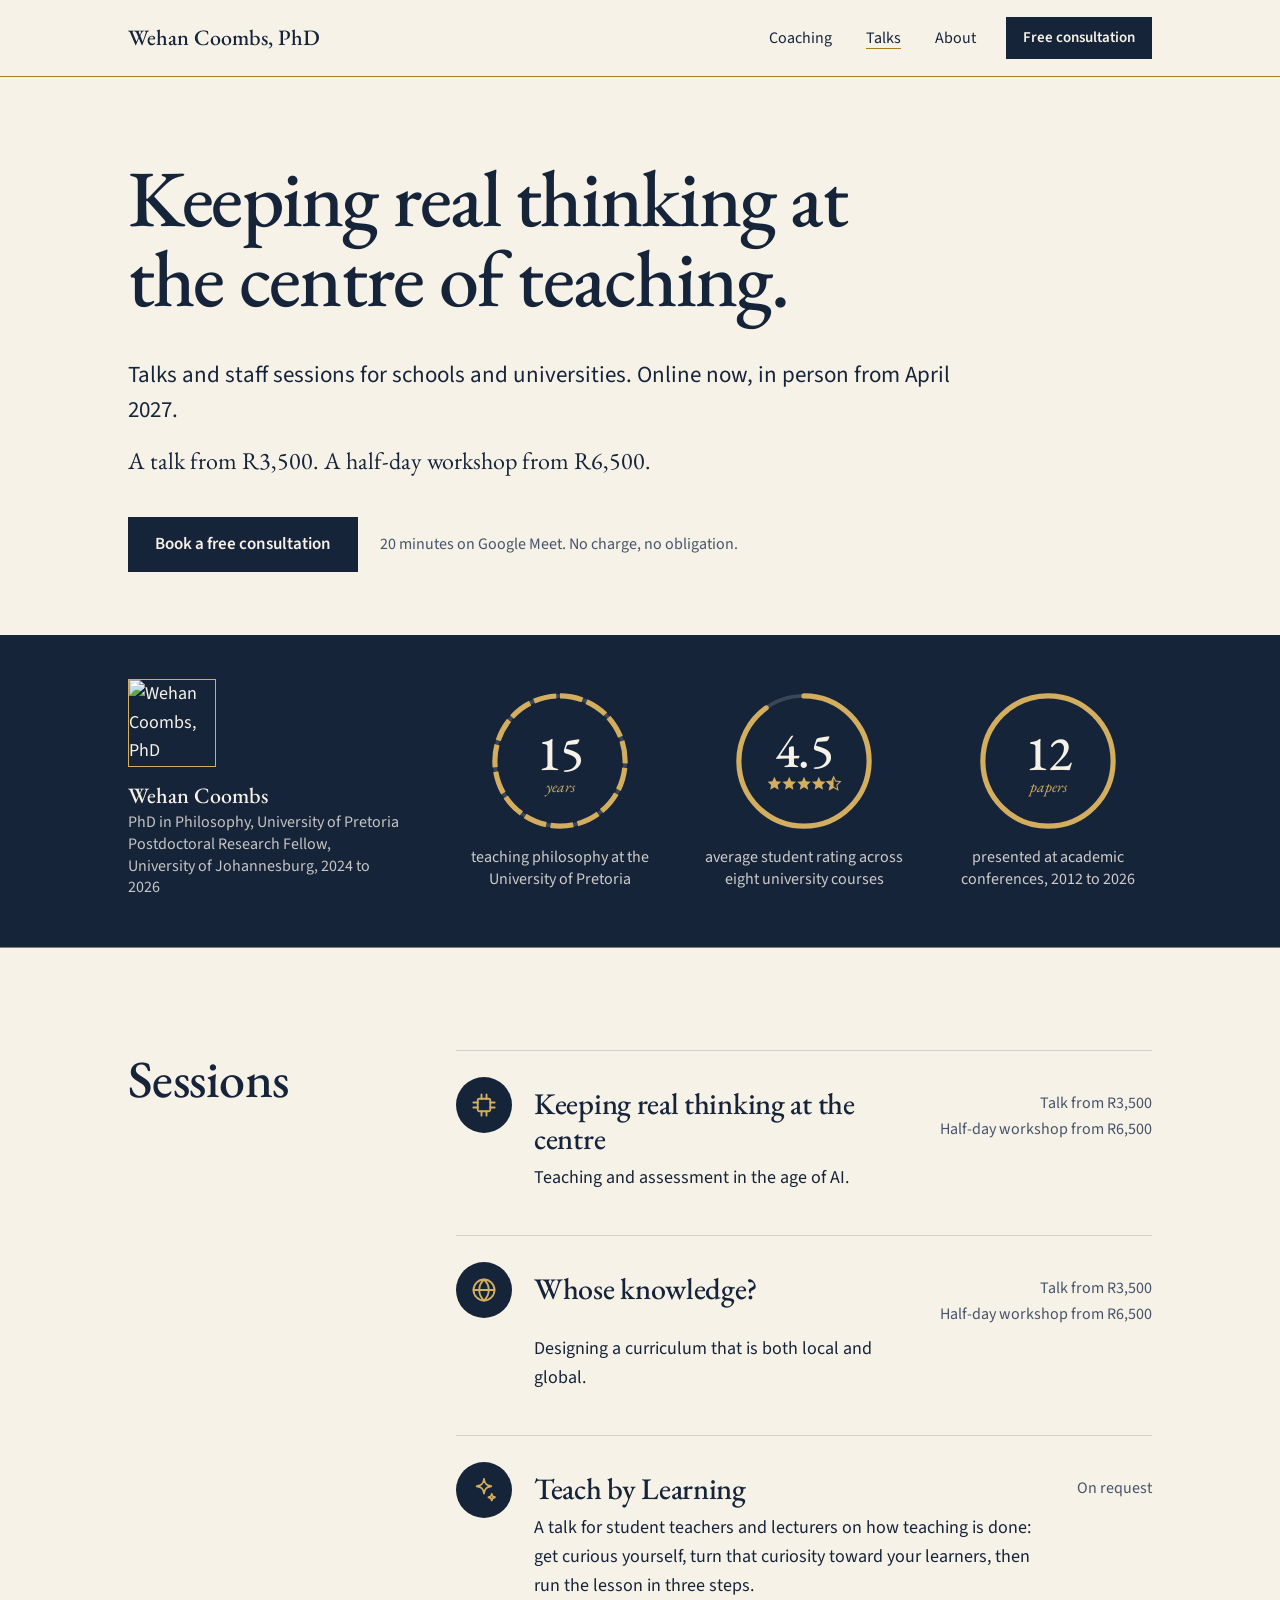
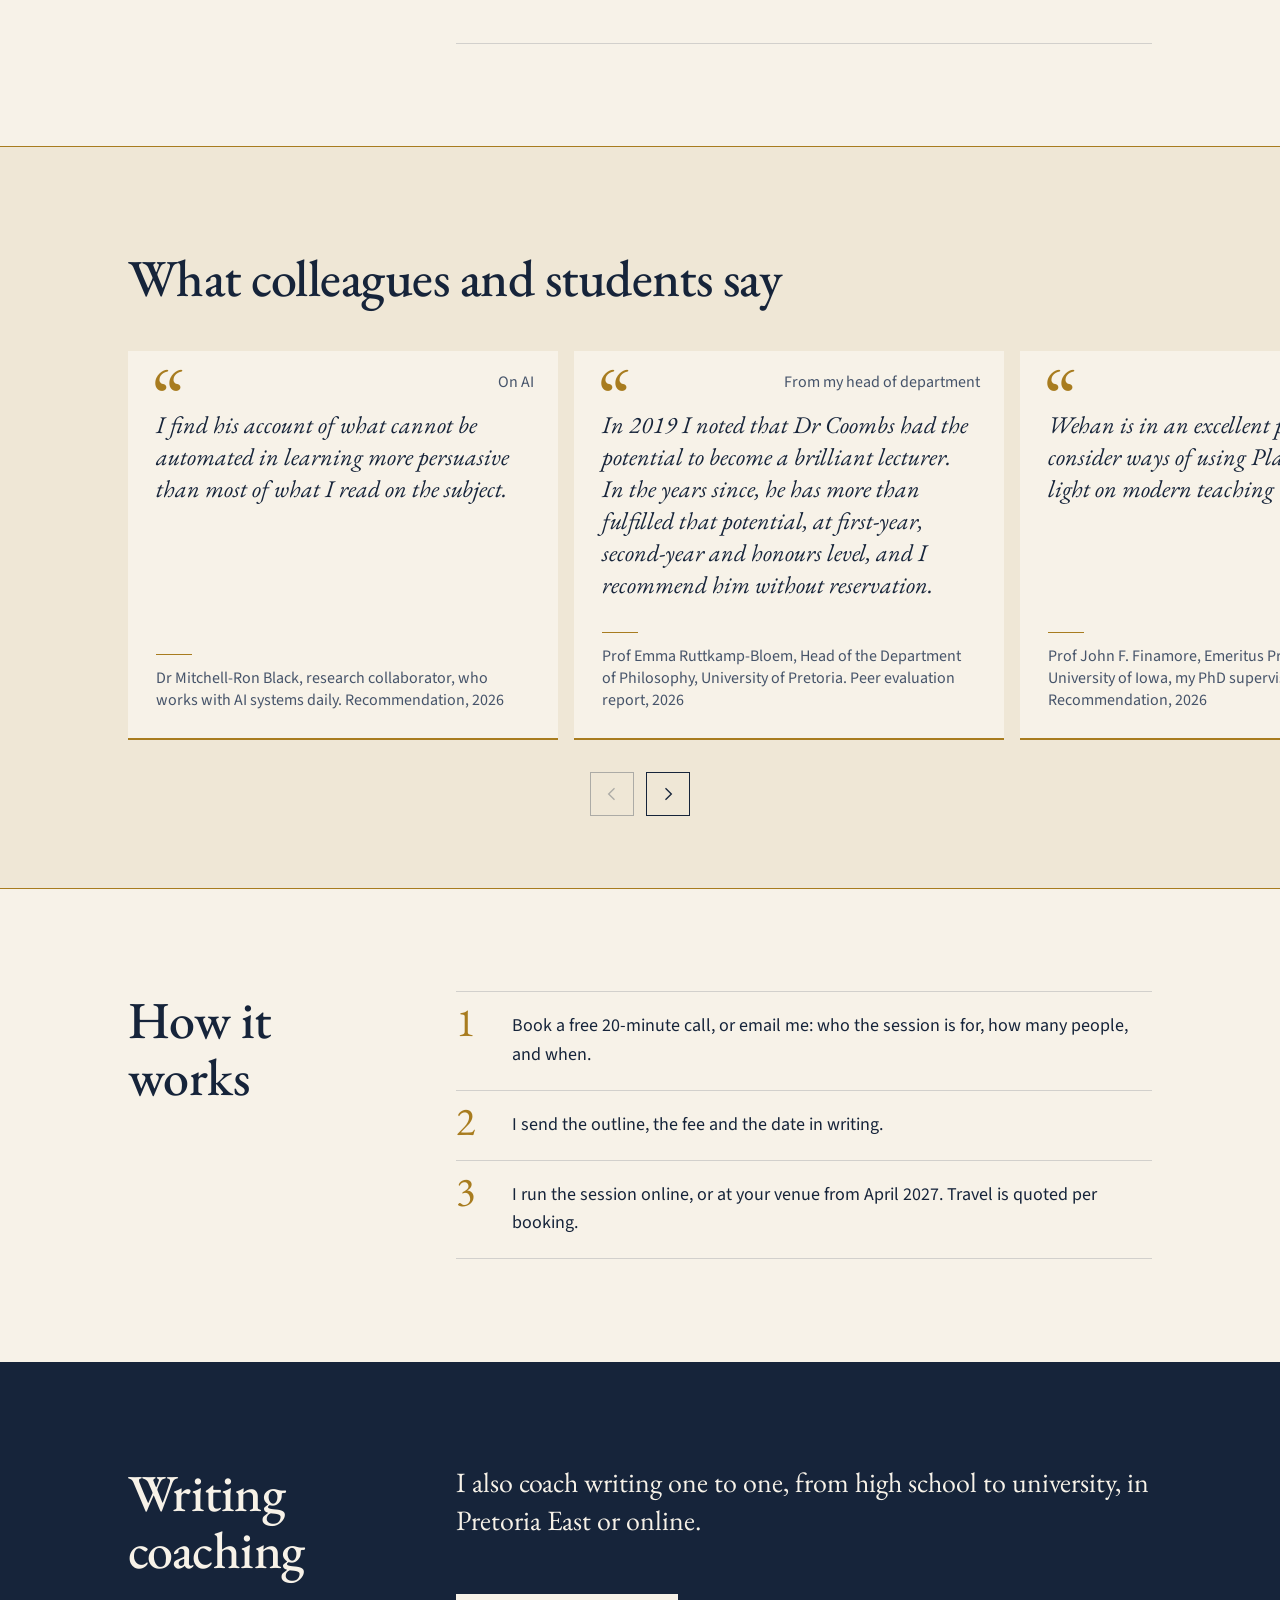
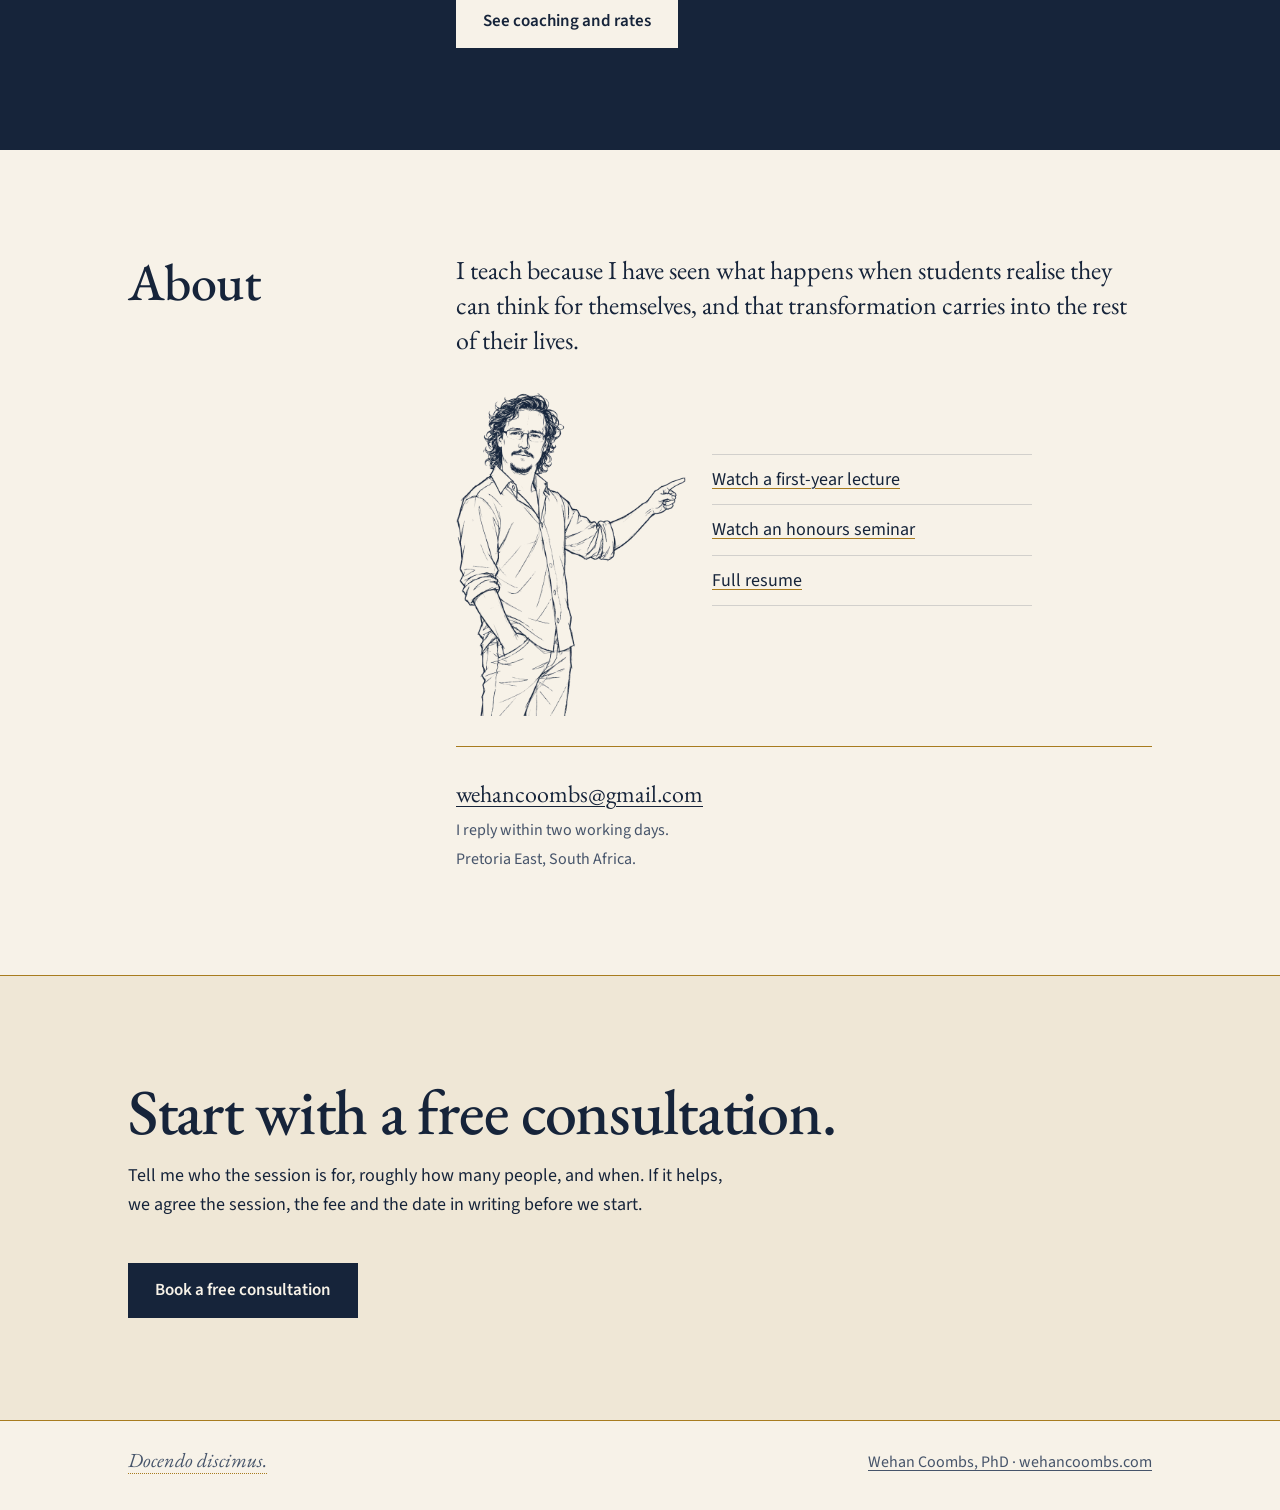
==== talks/index.html @ bf194f6e "Test copy only: feedback points 8, 10, 16 Co-Authored-By: Claude Fable 5.2 <noreply@anthropic.com> C" ====
<!doctype html>
<html lang="en">
<head>
<meta charset="utf-8">
<meta name="viewport" content="width=device-width, initial-scale=1">
<meta name="color-scheme" content="light">
<meta name="robots" content="noindex, nofollow">
<title>Test copy: Talks and staff sessions: Wehan Coombs, PhD</title>
<meta name="description" content="Talks and staff sessions for schools and universities with Wehan Coombs, PhD: teaching and assessment in the age of AI, curriculum design, and Teach by Learning. Online now, in person from April 2027.">
<meta property="og:title" content="Talks and staff sessions with Wehan Coombs, PhD">
<meta property="og:description" content="For schools and universities: teaching and assessment in the age of AI, curriculum design, and Teach by Learning. Online now, in person from April 2027.">
<meta property="og:image" content="https://wehancoombs.com/share-talks.jpg">
<meta property="og:image:width" content="1200">
<meta property="og:image:height" content="630">
<meta property="og:image:alt" content="Talks and staff sessions with Wehan Coombs, PhD">
<meta name="twitter:card" content="summary_large_image">
<meta property="og:url" content="https://wehancoombs.com/talks/">
<meta property="og:type" content="website">
<meta property="og:site_name" content="Wehan Coombs, PhD">
<link rel="canonical" href="https://wehancoombs.com/talks/">
<meta name="theme-color" content="#F7F2E8">
<script>
  // Samsung Internet's dark mode darkens every light page and keeps its tint, so cream turns brown.
  // In that browser only, the page uses neutral off-whites instead (see html.samsung in the styles).
  try { if (/SamsungBrowser/i.test(navigator.userAgent)) document.documentElement.classList.add('samsung'); } catch (e) {}
</script>
<link rel="icon" href="../favicon.ico" sizes="32x32">
<link rel="icon" href="../favicon.svg" type="image/svg+xml">
<link rel="apple-touch-icon" href="../apple-touch-icon.png">
<link rel="manifest" href="../site.webmanifest">
<link rel="preconnect" href="https://fonts.googleapis.com">
<link rel="preconnect" href="https://fonts.gstatic.com" crossorigin>
<link href="https://fonts.googleapis.com/css2?family=EB+Garamond:ital,wght@0,400;0,500;1,400&family=Source+Sans+3:wght@400;600&display=swap" rel="stylesheet">
<link rel="stylesheet" href="../site.css?v=20">
</head>
<body>
<a class="skip" href="#sessions">Skip to the sessions</a>

<header class="top">
  <div class="wrap">
    <a class="name" href="#top">Wehan Coombs, PhD</a>
    <div class="top-right">
      <nav aria-label="Sections">
        <a href="../">Coaching</a>
        <a href="#sessions" aria-current="page">Talks</a>
        <a href="#about">About</a>
      </nav>
      <a class="btn small" href="https://calendar.app.google/LnQHr42n4ykTqa4ZA" target="_blank" rel="noopener" data-track="book-bar">Free consultation</a>
    </div>
  </div>
</header>

<main id="top">

  <section class="hero">
    <div class="wrap">
      <h1>Keeping real thinking at the centre of teaching.</h1>
      <p class="lede">Talks and staff sessions for schools and universities. Online now, in person from April 2027.</p>
      <p class="rates">A talk from R3,500. A half-day workshop from R6,500.</p>
      <div class="act">
        <a class="btn" href="https://calendar.app.google/LnQHr42n4ykTqa4ZA" target="_blank" rel="noopener" data-track="book-hero">Book a free consultation</a>
        <p class="note">20 minutes on Google Meet. No charge, no obligation.</p>
      </div>
    </div>
  </section>

  <section class="who" aria-label="About the speaker, in short">
    <div class="wrap">
      <div class="who-me">
        <img src="../headshot.jpg" width="72" height="72" alt="Wehan Coombs, PhD">
        <p><b>Wehan Coombs</b><span>PhD in Philosophy, University of Pretoria</span><span>Postdoctoral Research Fellow, University of Johannesburg, 2024 to 2026</span></p>
      </div>
      <ul class="medals">
        <li>
          <svg class="ring" viewBox="0 0 100 100" aria-hidden="true">
            <circle class="track" cx="50" cy="50" r="44"/>
            <circle class="arc segs" cx="50" cy="50" r="44" stroke-dasharray="15.4 3.031"/>
            <text class="num" x="50" y="56">15</text>
            <text class="sub" x="50" y="71">years</text>
          </svg>
          <p><span class="sr">15 years</span> teaching philosophy at the University of Pretoria</p>
        </li>
        <li>
          <svg class="ring" viewBox="0 0 100 100" aria-hidden="true">
            <defs><clipPath id="half"><rect x="0" y="0" width="5" height="10"/></clipPath></defs>
            <circle class="track" cx="50" cy="50" r="44"/>
            <circle class="arc draw" cx="50" cy="50" r="44" stroke-dasharray="248.8 276.5" style="--len:248.8"/>
            <text class="num" x="50" y="54">4.5</text>
            <g><path class="star" transform="translate(25 60)" d="M5 .6 6.35 3.6 9.6 3.95 7.2 6.15 7.85 9.4 5 7.75 2.15 9.4 2.8 6.15 .4 3.95 3.65 3.6Z"/><path class="star" transform="translate(35 60)" d="M5 .6 6.35 3.6 9.6 3.95 7.2 6.15 7.85 9.4 5 7.75 2.15 9.4 2.8 6.15 .4 3.95 3.65 3.6Z"/><path class="star" transform="translate(45 60)" d="M5 .6 6.35 3.6 9.6 3.95 7.2 6.15 7.85 9.4 5 7.75 2.15 9.4 2.8 6.15 .4 3.95 3.65 3.6Z"/><path class="star" transform="translate(55 60)" d="M5 .6 6.35 3.6 9.6 3.95 7.2 6.15 7.85 9.4 5 7.75 2.15 9.4 2.8 6.15 .4 3.95 3.65 3.6Z"/><path class="star half" transform="translate(65 60)" d="M5 .6 6.35 3.6 9.6 3.95 7.2 6.15 7.85 9.4 5 7.75 2.15 9.4 2.8 6.15 .4 3.95 3.65 3.6Z"/><path class="star" clip-path="url(#half)" transform="translate(65 60)" d="M5 .6 6.35 3.6 9.6 3.95 7.2 6.15 7.85 9.4 5 7.75 2.15 9.4 2.8 6.15 .4 3.95 3.65 3.6Z"/></g>
          </svg>
          <p><span class="sr">4.5 out of 5:</span> average student rating across eight university courses</p>
        </li>
        <li>
          <svg class="ring" viewBox="0 0 100 100" aria-hidden="true">
            <circle class="track" cx="50" cy="50" r="44"/>
            <circle class="arc draw" cx="50" cy="50" r="44" stroke-dasharray="276.5 276.5" style="--len:276.5"/>
            <text class="num" x="50" y="56">12</text>
            <text class="sub" x="50" y="71">papers</text>
          </svg>
          <p><span class="sr">12 papers</span> presented at academic conferences, 2012 to 2026</p>
        </li>
      </ul>
    </div>
  </section>

  <section class="sec" id="sessions">
    <div class="wrap split">
      <h2>Sessions</h2>
      <div>
        <ul class="rows">
          <li>
            <span class="ico" aria-hidden="true"><svg viewBox="0 0 24 24"><rect x="7" y="7" width="10" height="10" rx="1.2"/><path d="M10 3.5V7M14 3.5V7M10 17v3.5M14 17v3.5M3.5 10H7M3.5 14H7M17 10h3.5M17 14h3.5"/></svg></span>
            <h3>Keeping real thinking at the centre</h3>
            <p>Teaching and assessment in the age of AI.</p>
            <span class="fee">Talk from R3,500<br>Half-day workshop from R6,500</span>
          </li>
          <li>
            <span class="ico" aria-hidden="true"><svg viewBox="0 0 24 24"><circle cx="12" cy="12" r="8.4"/><path d="M3.6 12h16.8M12 3.6c2.6 2.4 3.8 5.2 3.8 8.4s-1.2 6-3.8 8.4c-2.6-2.4-3.8-5.2-3.8-8.4S9.4 6 12 3.6z"/></svg></span>
            <h3>Whose knowledge?</h3>
            <p>Designing a curriculum that is both local and global.</p>
            <span class="fee">Talk from R3,500<br>Half-day workshop from R6,500</span>
          </li>
          <li>
            <span class="ico" aria-hidden="true"><svg viewBox="0 0 24 24"><path d="M12 3.2c.5 3.9 1.9 5.3 5.8 5.8-3.9.5-5.3 1.9-5.8 5.8-.5-3.9-1.9-5.3-5.8-5.8 3.9-.5 5.3-1.9 5.8-5.8z"/><path d="M18.2 15.2c.2 1.7.9 2.4 2.6 2.6-1.7.2-2.4.9-2.6 2.6-.2-1.7-.9-2.4-2.6-2.6 1.7-.2 2.4-.9 2.6-2.6z"/></svg></span>
            <h3>Teach by Learning</h3>
            <p>A talk for student teachers and lecturers on how teaching is done: get curious yourself, turn that curiosity toward your learners, then run the lesson in three steps.</p>
            <span class="fee">On request</span>
          </li>
        </ul>
      </div>
    </div>
  </section>

  <section class="sec band said" id="said">
    <div class="wrap">
      <h2>What colleagues and students say</h2>
    </div>
    <div class="rail" id="rail" tabindex="0" role="group" aria-label="Comments. Swipe sideways or use the arrow buttons.">
      <blockquote class="card"><p class="tag">On AI</p><p>I find his account of what cannot be automated in learning more persuasive than most of what I read on the subject.</p><footer>Dr Mitchell-Ron Black, research collaborator, who works with AI systems daily. Recommendation, 2026</footer></blockquote>
      <blockquote class="card"><p class="tag">From my head of department</p><p>In 2019 I noted that Dr Coombs had the potential to become a brilliant lecturer. In the years since, he has more than fulfilled that potential, at first-year, second-year and honours level, and I recommend him without reservation.</p><footer>Prof Emma Ruttkamp-Bloem, Head of the Department of Philosophy, University of Pretoria. Peer evaluation report, 2026</footer></blockquote>
      <blockquote class="card"><p class="tag">On Plato and AI</p><p>Wehan is in an excellent position to consider ways of using Platonism to shed light on modern teaching with AI.</p><footer>Prof John F. Finamore, Emeritus Professor of Classics, University of Iowa, my PhD supervisor. Recommendation, 2026</footer></blockquote>
      <blockquote class="card"><p class="tag">Presenting online</p><p>In a class of 300 Mr Coombs effortlessly attends to questions in the chat while still clearly and concisely going through the course content.</p><footer>A first-year student, on my live online lectures, 2021</footer></blockquote>
    </div>
    <div class="wrap rail-nav">
      <button type="button" data-rail="-1" aria-label="Earlier comment"><svg viewBox="0 0 24 24" aria-hidden="true"><path d="M15 5l-7 7 7 7"/></svg></button>
      <button type="button" data-rail="1" aria-label="Next comment"><svg viewBox="0 0 24 24" aria-hidden="true"><path d="M9 5l7 7-7 7"/></svg></button>
    </div>
  </section>

  <section class="sec" id="how">
    <div class="wrap split">
      <h2>How it works</h2>
      <div>
        <ol class="steps">
          <li>Book a free 20-minute call, or email me: who the session is for, how many people, and when.</li>
          <li>I send the outline, the fee and the date in writing.</li>
          <li>I run the session online, or at your venue from April 2027. Travel is quoted per booking.</li>
        </ol>
      </div>
    </div>
  </section>

  <section class="sec on-navy also" id="coaching">
    <div class="wrap split">
      <h2>Writing coaching</h2>
      <div>
        <p>I also coach writing one to one, from high school to university, in Pretoria East or online.</p>
        <a class="btn" href="../" data-track="see-coaching">See coaching and rates</a>
      </div>
    </div>
  </section>

  <section class="sec" id="about">
    <div class="wrap split">
      <h2>About</h2>
      <div>
        <div class="about">
          <div class="about-text">
            <p>I teach because I have seen what happens when students realise they can think for themselves, and that transformation carries into the rest of their lives.</p>
          </div>
          <div class="stage">
            <img class="me" src="../assets/wehan-drawing.webp" width="320" height="451" loading="lazy" decoding="async" alt="A line drawing of Wehan Coombs, pointing at the links beside him">
            <ul class="links">
              <li><a href="https://youtu.be/3yu_p7YIFhc" target="_blank" rel="noopener" data-track="watch-fil110">Watch a first-year lecture</a></li>
              <li><a href="https://youtu.be/A2ta75nJWTI" target="_blank" rel="noopener" data-track="watch-fil710">Watch an honours seminar</a></li>
              <li><a href="https://docs.google.com/document/d/1uBnQTpyejNyltP889HYTxGxJh2-pD4FMiTWkkgGSCeg/view" target="_blank" rel="noopener" data-track="full-resume">Full resume</a></li>
            </ul>
          </div>
          <p class="contact" id="contact">
          <a class="mail" href="mailto:wehancoombs@gmail.com" data-track="mail-talks">wehancoombs@gmail.com</a>
          <span>I reply within two working days.</span>
          <span>Pretoria East, South Africa.</span>
        </p>
        </div>
      </div>
    </div>
  </section>

  <section class="sec band last">
    <div class="wrap">
      <h2>Start with a free consultation.</h2>
      <div>
        <p>Tell me who the session is for, roughly how many people, and when. If it helps, we agree the session, the fee and the date in writing before we start.</p>
        <a class="btn" href="https://calendar.app.google/LnQHr42n4ykTqa4ZA" target="_blank" rel="noopener" data-track="book-last">Book a free consultation</a>
      </div>
    </div>
  </section>

</main>

<footer class="end">
  <div class="wrap"><span class="motto-wrap"><button class="motto" type="button" aria-describedby="motto-tip" data-track="motto"><em>Docendo discimus.</em></button><span id="motto-tip" role="tooltip"><em>Docendo discimus</em>: by teaching, we learn. After Seneca, <em>Letters to Lucilius</em>, 7.8.</span></span> <a href="../">Wehan Coombs, PhD · wehancoombs.com</a></div>
</footer>

<script>
  // The arrows move the row of comments one card at a time.
  (function () {
    var rail = document.getElementById('rail'); if (!rail) return;
    document.addEventListener('click', function (e) {
      var b = e.target.closest && e.target.closest('[data-rail]'); if (!b) return;
      var card = rail.querySelector('.card'), step = card ? card.getBoundingClientRect().width + 16 : 300;
      rail.scrollBy({ left: step * Number(b.getAttribute('data-rail')), behavior: 'smooth' });
    });
    // The arrows grey out at either end of the row.
    var prev = document.querySelector('[data-rail="-1"]'), next = document.querySelector('[data-rail="1"]'), tick = null;
    function ends() {
      tick = null;
      if (prev) prev.disabled = rail.scrollLeft <= 4;
      if (next) next.disabled = rail.scrollLeft + rail.clientWidth >= rail.scrollWidth - 4;
    }
    rail.addEventListener('scroll', function () { if (!tick) tick = setTimeout(ends, 80); }, { passive: true });
    ends();
  })();
  // The gold rings draw themselves once, when they first come into view. Without this script they are simply drawn.
  (function () {
    var who = document.querySelector('.who');
    if (!who || !('IntersectionObserver' in window) || matchMedia('(prefers-reduced-motion: reduce)').matches) return;
    who.classList.add('pre');
    new IntersectionObserver(function (en, ob) {
      if (en[0].isIntersecting) { who.classList.remove('pre'); ob.disconnect(); }
    }, { threshold: 0.25 }).observe(who);
  })();
</script>
<script>
  // The motto in the foot: a tap shows or hides its note (hovering and keyboard focus are handled in the styles).
  document.addEventListener('click', function (e) {
    var w = document.querySelector('.motto-wrap'); if (!w) return;
    var on = e.target.closest && e.target.closest('.motto');
    w.classList.toggle('open', on ? !w.classList.contains('open') : false);
  });
  document.addEventListener('keydown', function (e) {
    var w = document.querySelector('.motto-wrap'); if (w && e.key === 'Escape') { w.classList.remove('open'); if (document.activeElement && document.activeElement.blur) document.activeElement.blur(); }
  });
</script>
<script>
  // Named clicks, reported to the visit counter (GoatCounter) when its script is on the page.
  document.addEventListener('click', function (e) {
    var t = e.target.closest && e.target.closest('[data-track]');
    if (!t) return;
    try { if (window.goatcounter && goatcounter.count) goatcounter.count({ path: t.getAttribute('data-track'), title: t.getAttribute('data-track'), event: true }); } catch (x) {}
  });
</script>
</body>
</html>
---- site.css ----
/* wehancoombs.com: one stylesheet for the home page and the talks page. */
/* ---------- Colours and type ---------- */
:root {
  --cream: #F7F2E8;      /* page */
  --cream-2: #EFE7D6;    /* the one tinted band */
  --navy: #16243A;       /* text, buttons, the Talks band */
  --navy-2: #46546A;     /* quieter text */
  --gold: #A87C1F;       /* thin lines only */
  --gold-light: #D2AE5E; /* lines and small text on navy */
  --rule: rgba(22, 36, 58, .16);
  --serif: "EB Garamond", Garamond, "Times New Roman", serif;
  --sans: "Source Sans 3", "Segoe UI", system-ui, sans-serif;
  --page: 1120px;
  --gutter: clamp(20px, 5vw, 48px);
}
html.samsung { --cream: #F4F4F3; --cream-2: #EAEAE8; }
/* Tells Samsung Internet the page looks after dark mode itself. Sets a value nothing uses. */
@media (prefers-color-scheme: dark) { :root { --own-dark: 1; } }

*, *::before, *::after { box-sizing: border-box; }
html { -webkit-text-size-adjust: 100%; scroll-padding-top: 84px; }
body {
  margin: 0; background: var(--cream); color: var(--navy);
  font-family: var(--sans); font-size: 1.125rem; line-height: 1.6;
  -webkit-font-smoothing: antialiased; text-rendering: optimizeLegibility;
}
img { max-width: 100%; display: block; }
p { margin: 0 0 1em; }
p:last-child { margin-bottom: 0; }
h1, h2, h3 { font-family: var(--serif); font-weight: 500; line-height: 1.1; margin: 0; letter-spacing: -.01em; }
a { color: inherit; text-decoration-thickness: 1px; text-underline-offset: .18em; }
a:hover { text-decoration-color: var(--gold); }
:focus-visible { outline: 2px solid var(--gold); outline-offset: 3px; }
.wrap { max-width: var(--page); margin: 0 auto; padding-left: var(--gutter); padding-right: var(--gutter); }
.skip { position: absolute; left: -9999px; }
.skip:focus { left: 12px; top: 12px; z-index: 20; background: var(--navy); color: var(--cream); padding: 10px 14px; }

/* ---------- Buttons ---------- */
.btn {
  display: inline-block; font-family: var(--sans); font-weight: 600; font-size: 1.0625rem; line-height: 1.2;
  padding: 16px 26px; border: 1px solid var(--navy); background: var(--navy); color: var(--cream);
  text-decoration: none; border-radius: 0; text-align: center;
}
.btn:hover { background: #0E1828; border-color: #0E1828; }
.btn.small { font-size: .9375rem; padding: 11px 16px; white-space: nowrap; }
.on-navy .btn { background: var(--cream); color: var(--navy); border-color: var(--cream); }
.on-navy .btn:hover { background: #fff; border-color: #fff; }

/* ---------- Header ---------- */
.top { position: sticky; top: 0; z-index: 10; background: var(--cream); border-bottom: 1px solid var(--gold); }
.top .wrap { display: flex; align-items: center; justify-content: space-between; gap: 16px; min-height: 68px; }
.name { font-family: var(--serif); font-size: 1.375rem; font-weight: 500; text-decoration: none; white-space: nowrap; letter-spacing: 0; }
.top nav { display: none; }
.top nav a { text-decoration: none; font-size: 1rem; margin-right: 30px; }
.top nav a:hover, .top nav a[aria-current="page"] { text-decoration: underline; text-decoration-color: var(--gold); text-underline-offset: .3em; }
.top-right { display: flex; align-items: center; }

/* ---------- Hero ---------- */
.hero { padding: clamp(40px, min(9vw, 9vh), 104px) 0 clamp(36px, min(6vw, 7vh), 72px); }
.hero h1 { font-size: clamp(2.75rem, min(8.4vw, 10.5vh), 5rem); line-height: 1; letter-spacing: -.022em; max-width: 14em; text-wrap: balance; }
.hero .lede { font-size: clamp(1.1875rem, 2.2vw, 1.4375rem); line-height: 1.5; max-width: 36em; margin: clamp(24px, 3.4vw, 40px) 0 0; }
.hero .rates { font-family: var(--serif); font-size: clamp(1.25rem, 2.4vw, 1.5rem); line-height: 1.35; margin: 18px 0 0; }
.hero .act { margin-top: clamp(28px, 3.6vw, 40px); display: flex; flex-wrap: wrap; align-items: center; gap: 14px 22px; }
.hero .note { font-size: 1rem; color: var(--navy-2); margin: 0; }

/* Who is behind it: a navy band with a small portrait, the degrees and three gold rings */
.who { background: var(--navy); color: var(--cream); }
.who .wrap { display: grid; gap: 26px; padding-top: 30px; padding-bottom: 36px; }
.who-me { display: flex; align-items: center; gap: 18px; }
.who-me img { width: 72px; height: 72px; object-fit: cover; flex: none; border: 1px solid var(--gold-light); }
.who-me p { margin: 0; line-height: 1.35; }
.who-me b { font-family: var(--serif); font-weight: 500; font-size: 1.375rem; display: block; margin-bottom: 2px; }
.who-me span { font-size: 1rem; color: rgba(247, 242, 232, .78); display: block; }
.medals { list-style: none; margin: 0; padding: 0; display: grid; grid-template-columns: repeat(3, 1fr); column-gap: 14px; }
.medals li { text-align: center; }
.medals p { margin: 12px 0 0; font-size: .875rem; line-height: 1.35; color: rgba(247, 242, 232, .82); }
.ring { display: block; width: 100%; max-width: 148px; margin: 0 auto; }
.ring circle { fill: none; transform: rotate(-90deg); transform-origin: 50px 50px; }
.ring .track { stroke: rgba(247, 242, 232, .16); stroke-width: 2.5; }
.ring .arc { stroke: var(--gold-light); stroke-width: 3.5; }
.ring .arc.draw { stroke-linecap: round; transition: stroke-dashoffset 1.2s cubic-bezier(.2, .7, .2, 1); }
.ring .arc.segs { transition: opacity .9s ease-out; }
.who.pre .arc.draw { stroke-dashoffset: var(--len); }
.who.pre .arc.segs { opacity: 0; }
.ring text { font-family: var(--serif); text-anchor: middle; }
.ring .num { font-size: 33px; font-weight: 500; fill: var(--cream); letter-spacing: -.5px; }
.ring .sub { font-size: 10.5px; font-style: italic; fill: var(--gold-light); }
.ring .star { fill: var(--gold-light); }
.ring .star.half { fill: none; stroke: var(--gold-light); stroke-width: .7; }
.sr { position: absolute; width: 1px; height: 1px; overflow: hidden; clip-path: inset(50%); white-space: nowrap; }

/* ---------- Sections: the heading sits in the margin on wide screens ---------- */
.sec { padding: clamp(56px, 8vw, 104px) 0; border-top: 1px solid var(--gold); }
.sec h2 { font-size: clamp(2.125rem, 5vw, 3.25rem); margin-bottom: clamp(24px, 3vw, 36px); }
.sec h3 { font-size: clamp(1.5rem, 3vw, 1.875rem); line-height: 1.15; }
.band { background: var(--cream-2); }
.on-navy { background: var(--navy); color: var(--cream); border-top: 0; }
.on-navy + .sec { border-top: 0; }
.on-navy :focus-visible { outline-color: var(--gold-light); }

/* Rows: name, what it is, price */
/* One line above the coaching rows: why this suits English */
.why { font-family: var(--serif); font-size: clamp(1.25rem, 2.2vw, 1.4375rem); line-height: 1.4; max-width: 30em; margin: 0 0 clamp(20px, 3vw, 28px); }
.rows { list-style: none; margin: 0; padding: 0; border-bottom: 1px solid var(--rule); }
.rows li { border-top: 1px solid var(--rule); padding: 22px 0; display: grid; grid-template-columns: 48px 1fr; column-gap: 16px; row-gap: 6px; align-items: start; }
.rows li > * { grid-column: 2; }
.rows li > .ico { grid-column: 1; grid-row: 1 / span 4; }
.ico { width: 48px; height: 48px; border-radius: 50%; background: var(--navy); display: grid; place-items: center; }
.ico svg { width: 26px; height: 26px; fill: none; stroke: var(--gold-light); stroke-width: 1.5; stroke-linecap: round; stroke-linejoin: round; }
.rows h3 { padding-top: 8px; }
.rows p { margin: 0; max-width: 34em; }
.rows .aside { font-size: 1rem; color: var(--navy-2); margin-top: 6px; }
.rows .price { font-family: var(--serif); font-size: 1.375rem; white-space: nowrap; }
.on-navy .rows { border-color: rgba(247, 242, 232, .22); }
.on-navy .rows li { border-color: rgba(247, 242, 232, .22); }

/* A quotation */

/* What students and mentors say: one large comment, then a row to swipe through */
.said { padding-bottom: clamp(40px, 6vw, 72px); }
.said h2 { margin-bottom: clamp(24px, 3.4vw, 40px); }
.said blockquote { margin: 0; }
.said footer { font-size: 1rem; line-height: 1.4; color: var(--navy-2); }
.rail {
  display: flex; gap: 16px; overflow-x: auto; scroll-snap-type: x mandatory; -webkit-overflow-scrolling: touch;
  padding: 4px var(--gutter) 22px;
  padding-left: max(var(--gutter), calc((100vw - var(--page)) / 2 + var(--gutter)));
  scroll-padding-left: max(var(--gutter), calc((100vw - var(--page)) / 2 + var(--gutter)));
  scrollbar-width: none;
}
.rail::-webkit-scrollbar { display: none; }
.card {
  flex: 0 0 min(84vw, 430px); scroll-snap-align: start; position: relative; display: flex; flex-direction: column;
  background: var(--cream); padding: 58px 28px 26px; border-bottom: 2px solid var(--gold);
}
.card::before { content: "\201C"; position: absolute; left: 24px; top: 6px; font-family: var(--serif); font-size: 5rem; line-height: 1; color: var(--gold); }
.card p { font-family: var(--serif); font-style: italic; font-size: clamp(1.3125rem, 2.3vw, 1.5rem); line-height: 1.34; margin: 0 0 12px; }
.card .tag { position: absolute; right: 24px; top: 22px; margin: 0; font-family: var(--sans); font-style: normal; font-size: 1rem; line-height: 1.2; color: var(--navy-2); }
.card footer { margin-top: auto; padding-top: 18px; }
.card footer::before { content: ""; display: block; width: 36px; height: 1px; background: var(--gold); margin-bottom: 12px; }
.rail-nav { display: flex; align-items: center; justify-content: center; gap: 12px; margin-top: 10px; }
.rail-nav button { width: 44px; height: 44px; border: 1px solid var(--navy); background: transparent; color: var(--navy); padding: 0; cursor: pointer; border-radius: 0; }
.rail-nav button:hover:not(:disabled) { background: var(--navy); color: var(--cream); }
.rail-nav button:disabled { opacity: .3; cursor: default; }
.rail-nav svg { width: 20px; height: 20px; fill: none; stroke: currentColor; stroke-width: 1.6; display: block; margin: 0 auto; }
@media (prefers-reduced-motion: reduce) { .ring .arc { transition: none !important; } }

/* How it works: a real sequence, so it is numbered */
.steps { list-style: none; margin: 0; padding: 0; counter-reset: step; display: grid; gap: 0; }
.steps li { counter-increment: step; border-top: 1px solid var(--rule); padding: 20px 0 20px 56px; position: relative; max-width: 40em; }
.steps li::before { content: counter(step); position: absolute; left: 0; top: 10px; font-family: var(--serif); font-size: 2.5rem; line-height: 1; color: var(--gold); }
.steps li:last-child { border-bottom: 1px solid var(--rule); }

/* Talks */
.fee { color: var(--navy-2); font-size: 1rem; }
.on-navy .fee { color: var(--gold-light); }

/* The short pointer to the talks page, on the home page */
.also p { font-family: var(--serif); font-size: clamp(1.375rem, 2.8vw, 1.75rem); line-height: 1.35; max-width: 26em; }
.also .btn { margin-top: 26px; }

/* Talks page */
.hero.slim { padding-bottom: clamp(36px, 5vw, 56px); }
.hero.slim h1 { font-size: clamp(2.5rem, 7.4vw, 4.75rem); }
.see { margin: clamp(28px, 4vw, 44px) 0 0; display: flex; flex-wrap: wrap; gap: 10px 28px; }
.see a { text-decoration-color: var(--gold-light); }

.aside a { text-decoration-color: var(--gold); }

/* About: the line drawing stands on a rule and points at the three links */
.about-text p { font-family: var(--serif); font-size: clamp(1.25rem, 2.6vw, 1.625rem); line-height: 1.35; max-width: 26em; }
/* The figure does not touch the line: his legs end just above it, with some air between. */
.stage { display: grid; grid-template-columns: 40% 1fr; column-gap: 14px; align-items: start; margin-top: 26px; padding-bottom: clamp(20px, 3vw, 30px); border-bottom: 1px solid var(--gold); }
.stage .me { display: block; width: 100%; height: auto; align-self: end; }
.links { list-style: none; margin: calc(25% - 22px) 0 0; padding: 0; border-bottom: 1px solid var(--rule); }
.links li { border-top: 1px solid var(--rule); }
.links a { display: block; padding: 11px 0; text-decoration-color: var(--gold); font-size: 1.125rem; line-height: 1.3; }
.contact { margin-top: 28px; }
.contact a { font-family: var(--serif); font-size: 1.5rem; }
.contact span { display: block; color: var(--navy-2); font-size: 1rem; margin-top: 4px; }

/* Last call */
.last h2 { margin-bottom: 18px; font-size: clamp(2.25rem, 6.4vw, 4rem); line-height: 1.02; letter-spacing: -.02em; }
.last p { max-width: 34em; }
.last .btn { margin-top: 26px; }

footer.end { border-top: 1px solid var(--gold); padding: 26px 0 34px; font-size: 1rem; color: var(--navy-2); }
footer.end .wrap { display: flex; flex-wrap: wrap; justify-content: space-between; align-items: baseline; gap: 10px 28px; }
/* The motto in the foot, with a note that says what it means and where it is from */
.motto-wrap { position: relative; display: inline-block; }
.motto { all: unset; cursor: help; font-family: var(--serif); font-style: italic; font-size: 1.25rem; line-height: 1.3; color: var(--navy-2); border-bottom: 1px dotted var(--gold); transition: color .2s; }
.motto:hover, .motto:focus-visible, .motto-wrap.open .motto { color: var(--navy); }
.motto:focus-visible { outline: 2px solid var(--gold); outline-offset: 4px; }
.motto-wrap [role="tooltip"] { position: absolute; left: 0; bottom: calc(100% + 12px); width: max-content; max-width: min(34ch, 80vw); padding: 12px 16px; background: var(--navy); color: var(--cream); font-size: .9375rem; line-height: 1.5; border: 1px solid var(--gold-light); box-shadow: 0 6px 18px rgba(22, 36, 58, .18); opacity: 0; transform: translateY(4px); pointer-events: none; transition: opacity .2s, transform .2s; z-index: 5; }
.motto-wrap [role="tooltip"] em { color: var(--gold-light); }
.motto:focus-visible + [role="tooltip"], .motto-wrap.open [role="tooltip"] { opacity: 1; transform: none; }
@media (hover: hover) { .motto:hover + [role="tooltip"] { opacity: 1; transform: none; } }
@media (prefers-reduced-motion: reduce) { .motto, .motto-wrap [role="tooltip"] { transition: none; } }

/* ---------- Wider screens ---------- */
@media (min-width: 620px) {
  .medals { column-gap: 36px; }
  .medals p { font-size: 1rem; max-width: 15em; margin-left: auto; margin-right: auto; }
  .stage { grid-template-columns: 230px minmax(0, 20rem); column-gap: 26px; margin-top: 34px; }
  .links { margin-top: 62px; }
  .links a { padding: 13px 0; }
}
@media (min-width: 800px) {
  .top nav { display: block; }
  .top .wrap { min-height: 76px; }
  .rows li { grid-template-columns: 56px 1fr auto; column-gap: 22px; row-gap: 8px; padding: 26px 0; }
  .rows li > .ico { width: 56px; height: 56px; }
  .rows li > .ico svg { width: 30px; height: 30px; }
  .rows h3 { padding-top: 10px; }
  .rows li > .price, .rows li > .fee { grid-column: 3; grid-row: 1; text-align: right; padding-top: 14px; }
}
@media (min-width: 980px) {
  .split { display: grid; grid-template-columns: 17rem 1fr; column-gap: 56px; }
  .split > h2 { margin-bottom: 0; }
  .who .wrap { grid-template-columns: 17rem 1fr; column-gap: 56px; align-items: center; padding-top: 44px; padding-bottom: 48px; }
  .who-me { align-items: flex-start; flex-direction: column; gap: 14px; }
  .who-me img { width: 88px; height: 88px; }
}
@media (max-width: 480px) {
  .name { font-size: 1.25rem; }
  .btn.small { font-size: .875rem; padding: 10px 12px; }
  .top .wrap { gap: 10px; }
}
@media (max-width: 350px) {
  .name { font-size: 1.0625rem; }
  .btn.small { font-size: .8125rem; padding: 9px 9px; }
  .hero h1 { font-size: 2.375rem; }
}
@media print { .top { position: static; } .btn { border: 1px solid #000; } }
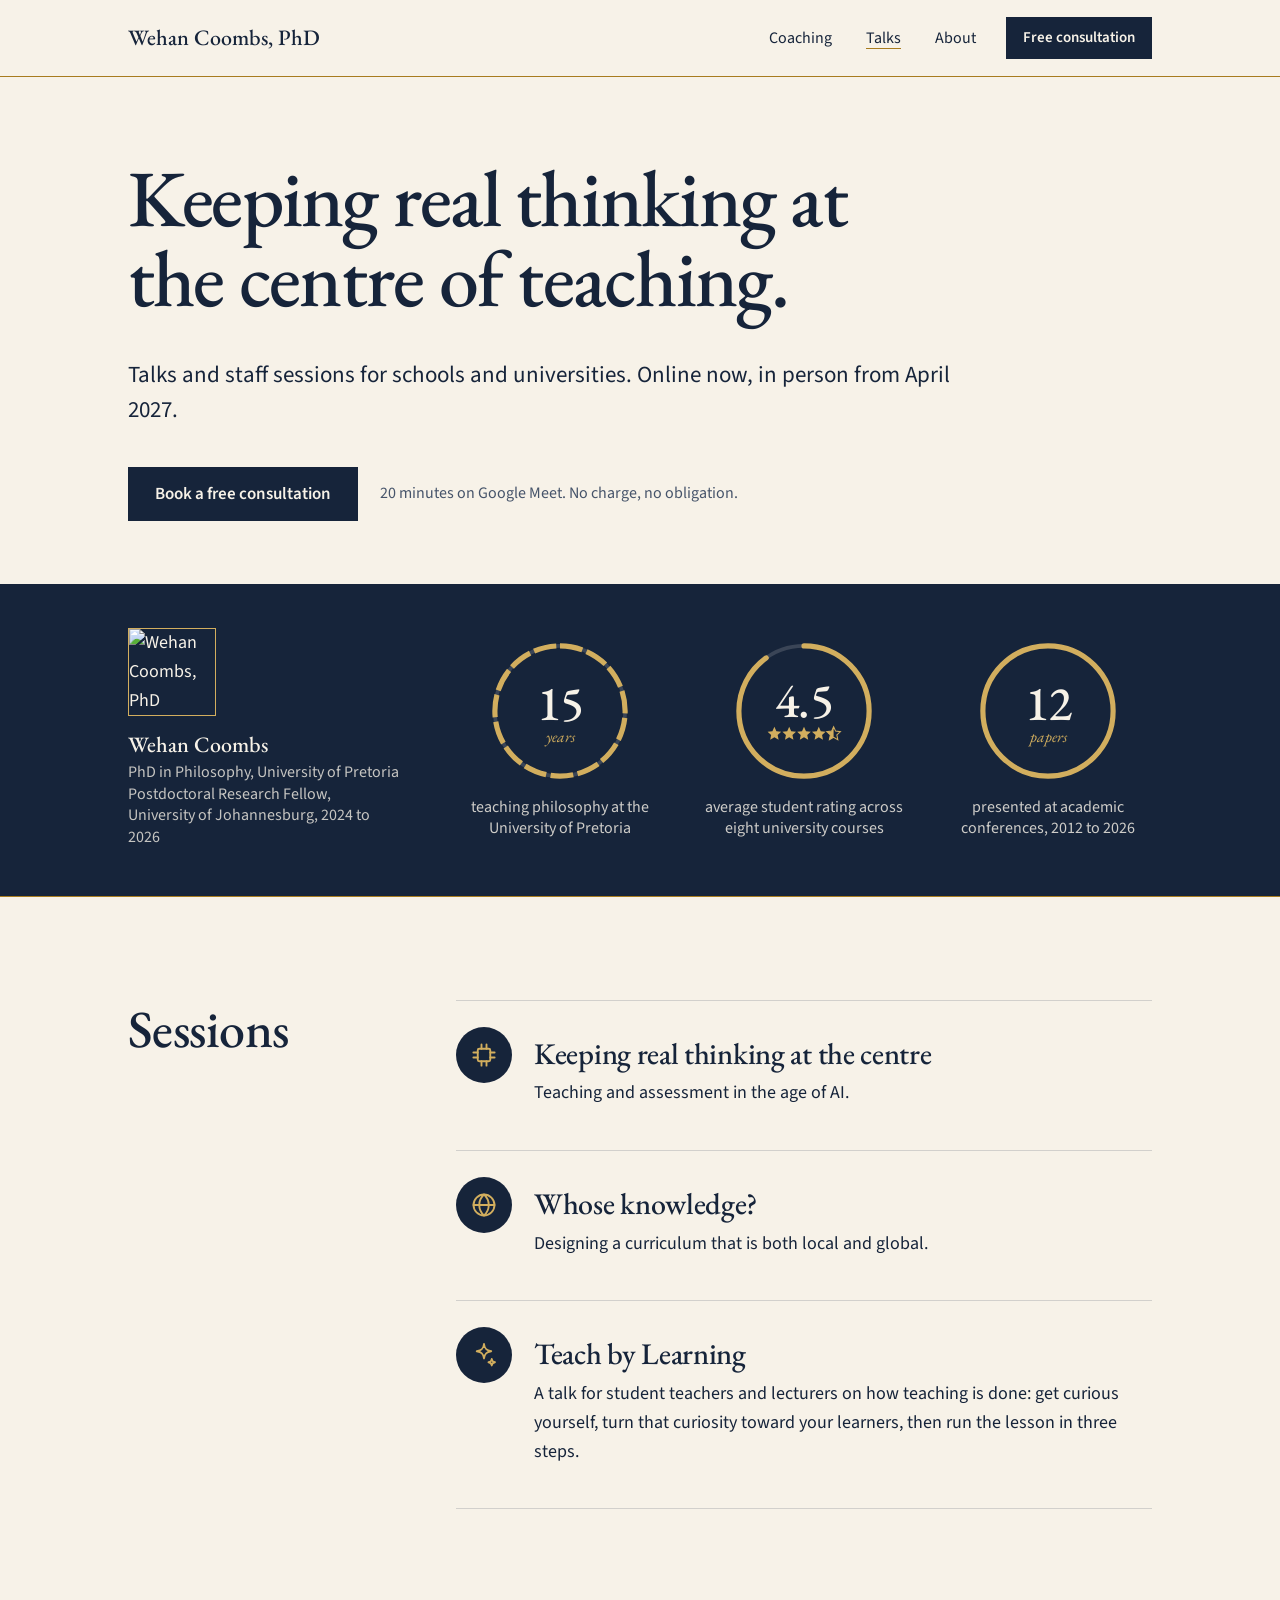
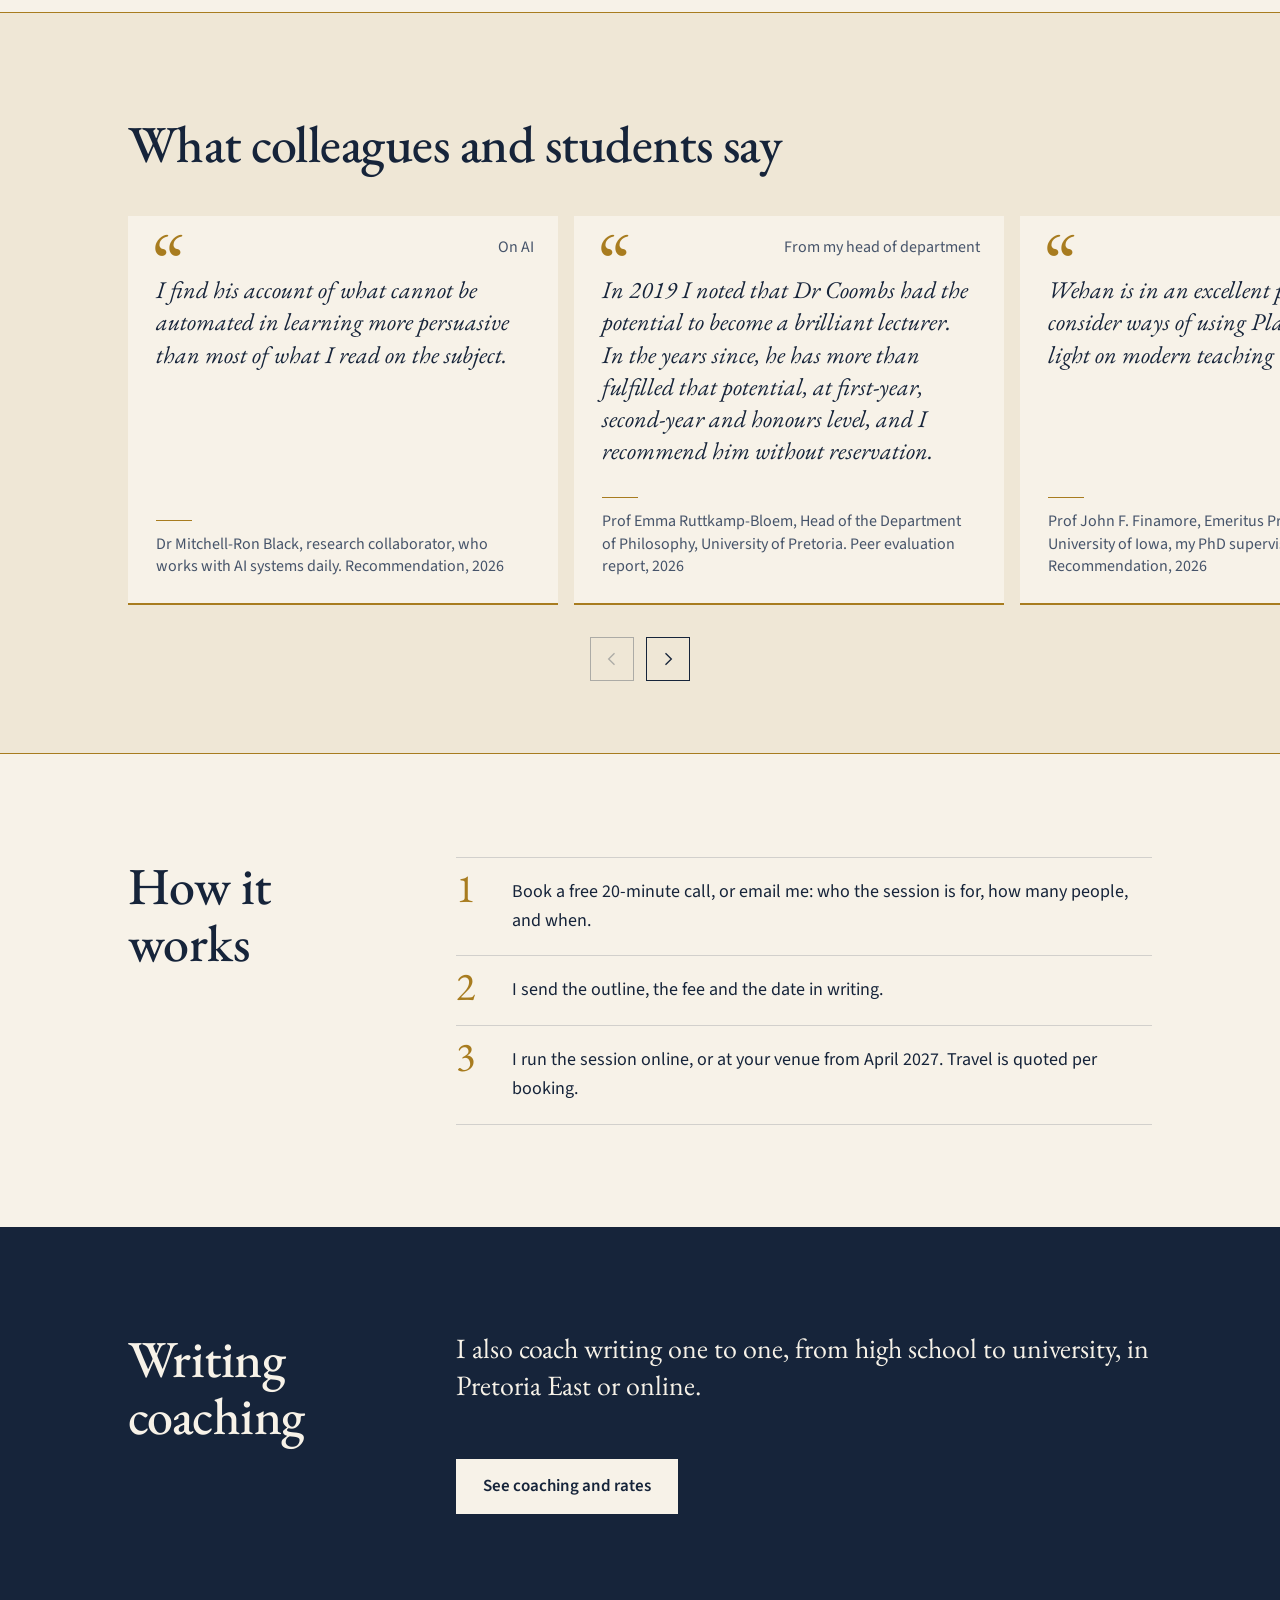
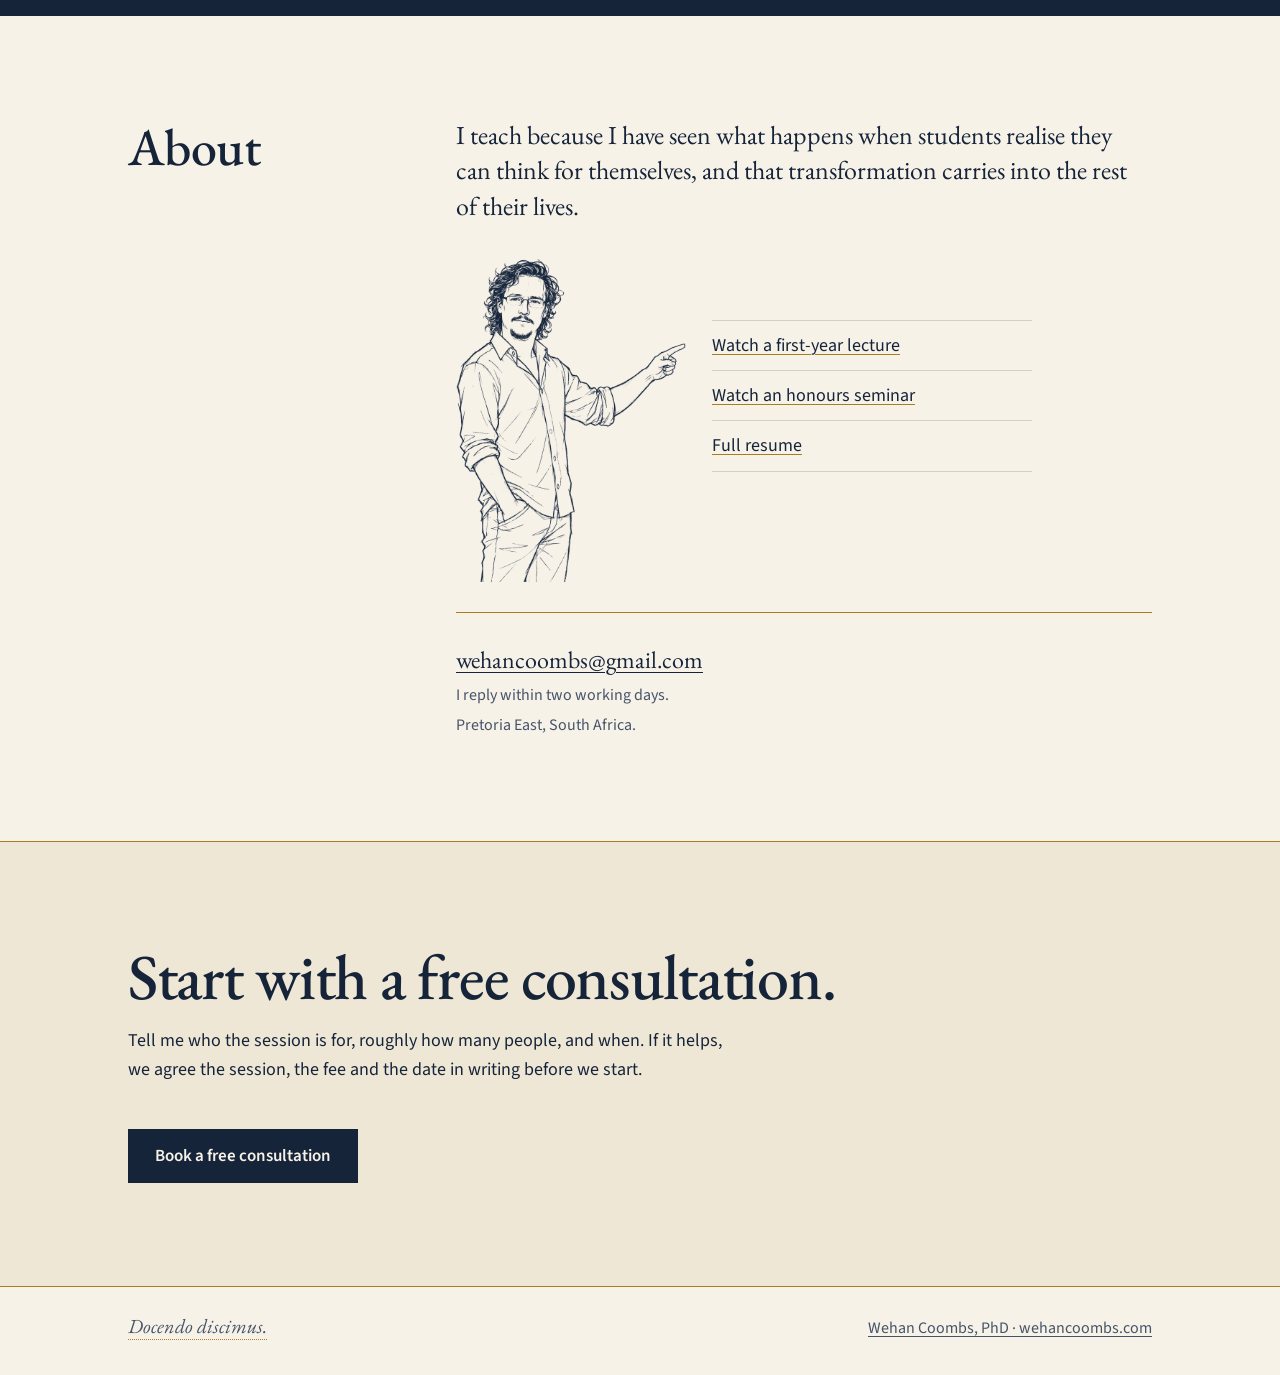
==== commit e7eede83: "Test copy only: no prices Co-Authored-By: Claude Fable 5.2 <noreply@anthropic.com> Claude-Session: h" ====
--- a/talks/index.html
+++ b/talks/index.html
@@ -31,7 +31,7 @@
 <link rel="preconnect" href="https://fonts.googleapis.com">
 <link rel="preconnect" href="https://fonts.gstatic.com" crossorigin>
 <link href="https://fonts.googleapis.com/css2?family=EB+Garamond:ital,wght@0,400;0,500;1,400&family=Source+Sans+3:wght@400;600&display=swap" rel="stylesheet">
-<link rel="stylesheet" href="../site.css?v=20">
+<link rel="stylesheet" href="../site.css?v=21">
 </head>
 <body>
 <a class="skip" href="#sessions">Skip to the sessions</a>
@@ -56,7 +56,6 @@
     <div class="wrap">
       <h1>Keeping real thinking at the centre of teaching.</h1>
       <p class="lede">Talks and staff sessions for schools and universities. Online now, in person from April 2027.</p>
-      <p class="rates">A talk from R3,500. A half-day workshop from R6,500.</p>
       <div class="act">
         <a class="btn" href="https://calendar.app.google/LnQHr42n4ykTqa4ZA" target="_blank" rel="noopener" data-track="book-hero">Book a free consultation</a>
         <p class="note">20 minutes on Google Meet. No charge, no obligation.</p>
@@ -112,19 +111,16 @@
             <span class="ico" aria-hidden="true"><svg viewBox="0 0 24 24"><rect x="7" y="7" width="10" height="10" rx="1.2"/><path d="M10 3.5V7M14 3.5V7M10 17v3.5M14 17v3.5M3.5 10H7M3.5 14H7M17 10h3.5M17 14h3.5"/></svg></span>
             <h3>Keeping real thinking at the centre</h3>
             <p>Teaching and assessment in the age of AI.</p>
-            <span class="fee">Talk from R3,500<br>Half-day workshop from R6,500</span>
           </li>
           <li>
             <span class="ico" aria-hidden="true"><svg viewBox="0 0 24 24"><circle cx="12" cy="12" r="8.4"/><path d="M3.6 12h16.8M12 3.6c2.6 2.4 3.8 5.2 3.8 8.4s-1.2 6-3.8 8.4c-2.6-2.4-3.8-5.2-3.8-8.4S9.4 6 12 3.6z"/></svg></span>
             <h3>Whose knowledge?</h3>
             <p>Designing a curriculum that is both local and global.</p>
-            <span class="fee">Talk from R3,500<br>Half-day workshop from R6,500</span>
           </li>
           <li>
             <span class="ico" aria-hidden="true"><svg viewBox="0 0 24 24"><path d="M12 3.2c.5 3.9 1.9 5.3 5.8 5.8-3.9.5-5.3 1.9-5.8 5.8-.5-3.9-1.9-5.3-5.8-5.8 3.9-.5 5.3-1.9 5.8-5.8z"/><path d="M18.2 15.2c.2 1.7.9 2.4 2.6 2.6-1.7.2-2.4.9-2.6 2.6-.2-1.7-.9-2.4-2.6-2.6 1.7-.2 2.4-.9 2.6-2.6z"/></svg></span>
             <h3>Teach by Learning</h3>
             <p>A talk for student teachers and lecturers on how teaching is done: get curious yourself, turn that curiosity toward your learners, then run the lesson in three steps.</p>
-            <span class="fee">On request</span>
           </li>
         </ul>
       </div>
--- a/site.css
+++ b/site.css
@@ -208,7 +208,7 @@
 @media (min-width: 800px) {
   .top nav { display: block; }
   .top .wrap { min-height: 76px; }
-  .rows li { grid-template-columns: 56px 1fr auto; column-gap: 22px; row-gap: 8px; padding: 26px 0; }
+  .rows li { grid-template-columns: 56px 1fr; column-gap: 22px; row-gap: 8px; padding: 26px 0; }
   .rows li > .ico { width: 56px; height: 56px; }
   .rows li > .ico svg { width: 30px; height: 30px; }
   .rows h3 { padding-top: 10px; }
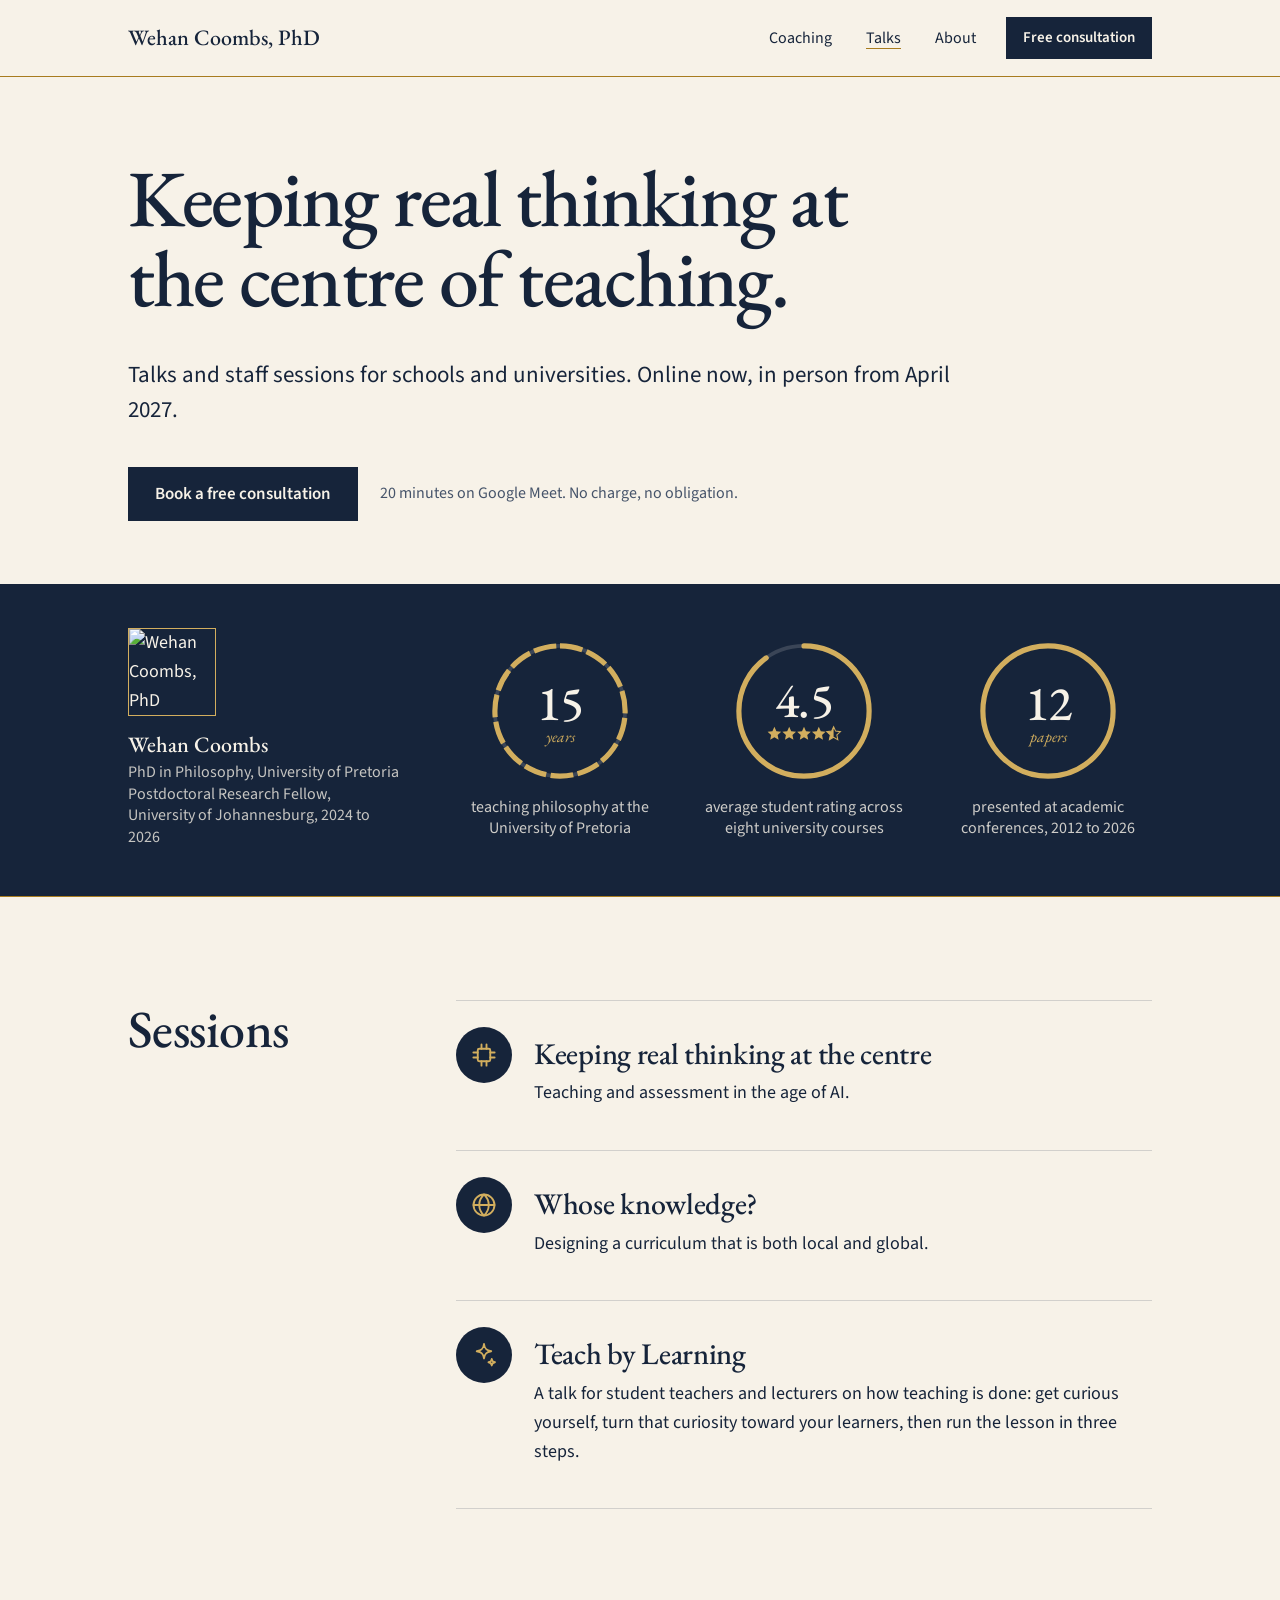
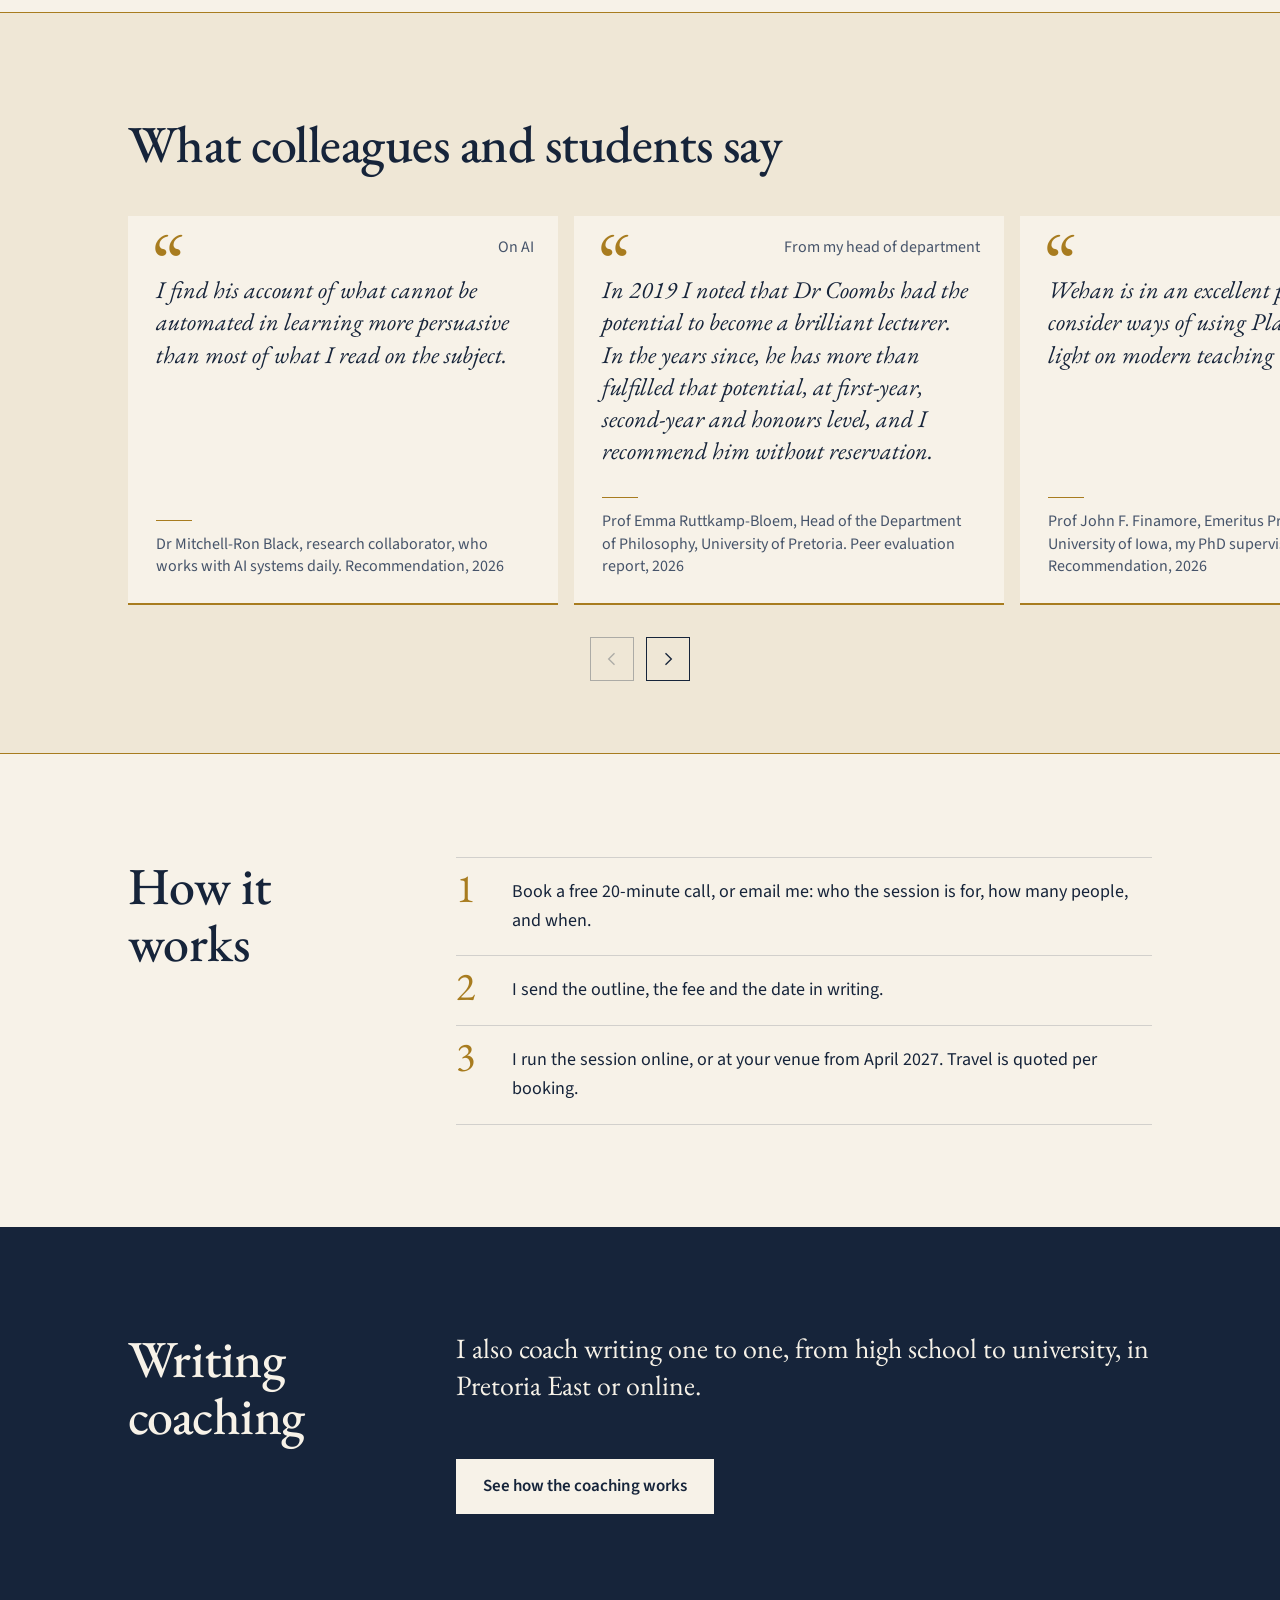
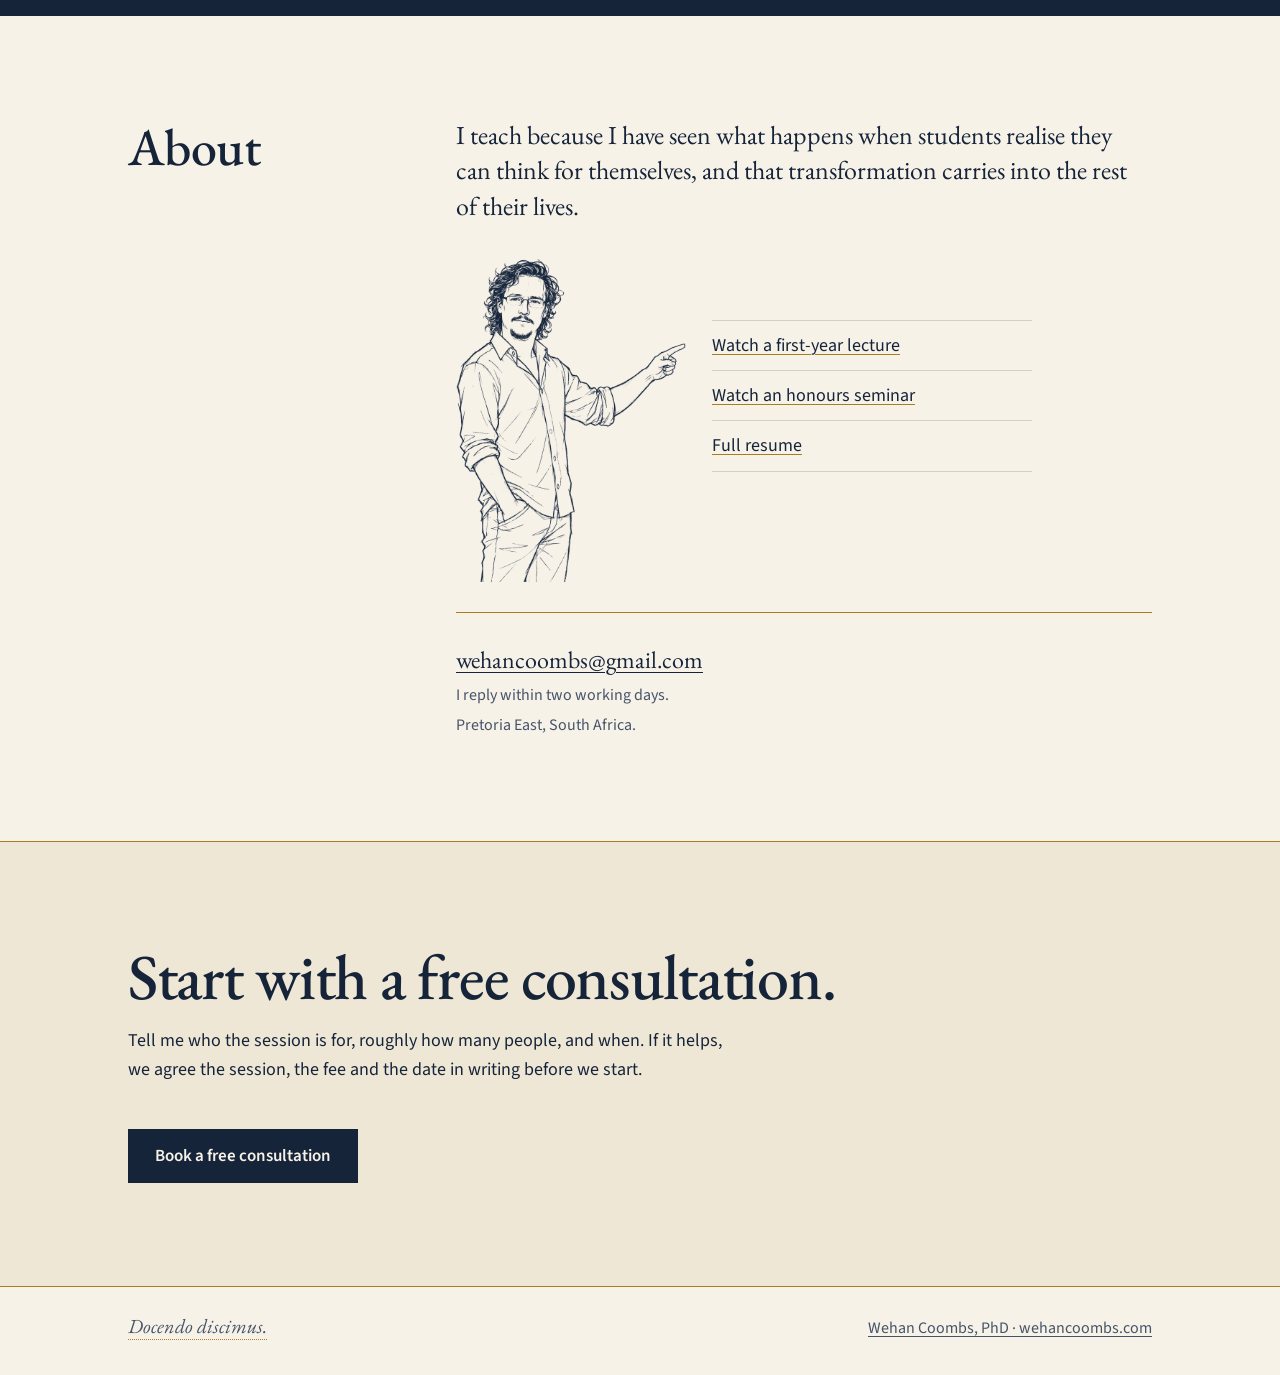
==== commit c59a512b: "Test copy only: pointer button wording Co-Authored-By: Claude Fable 5.2 <noreply@anthropic.com> Clau" ====
--- a/talks/index.html
+++ b/talks/index.html
@@ -161,7 +161,7 @@
       <h2>Writing coaching</h2>
       <div>
         <p>I also coach writing one to one, from high school to university, in Pretoria East or online.</p>
-        <a class="btn" href="../" data-track="see-coaching">See coaching and rates</a>
+        <a class="btn" href="../" data-track="see-coaching">See how the coaching works</a>
       </div>
     </div>
   </section>
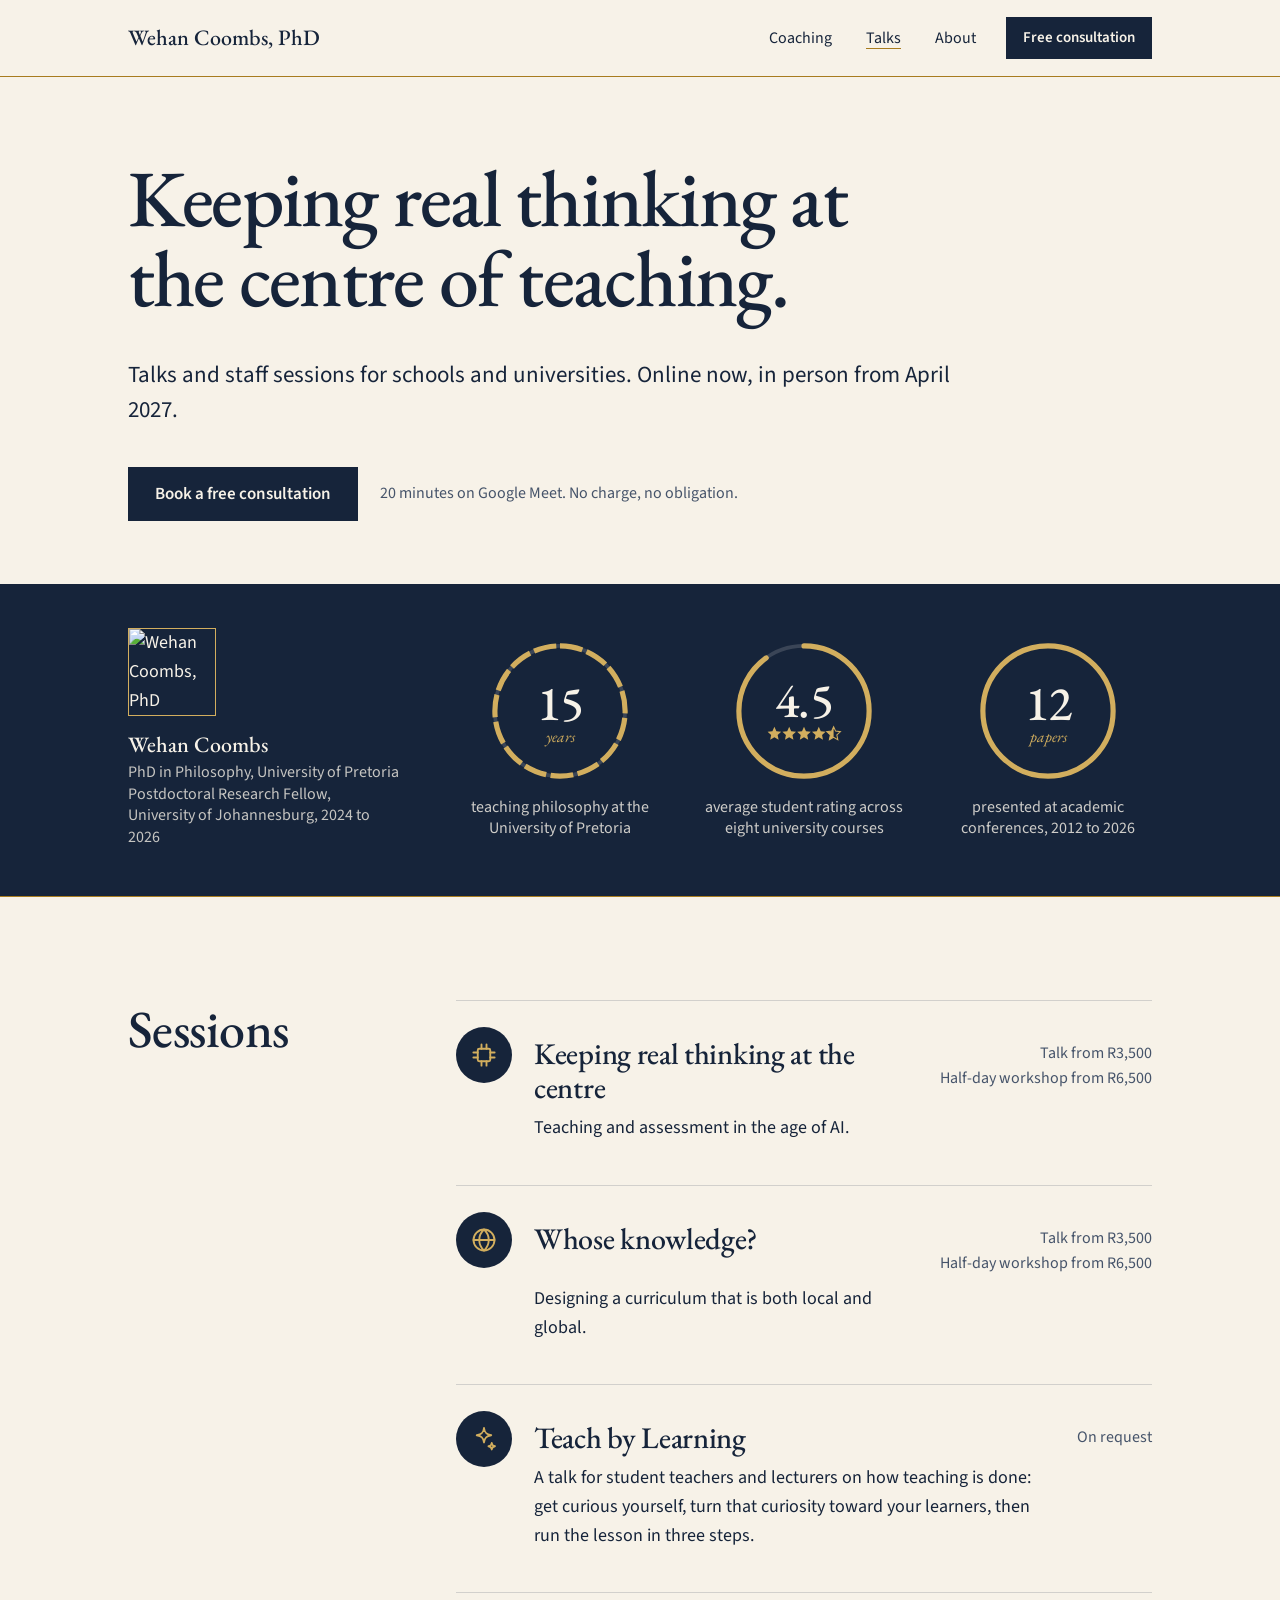
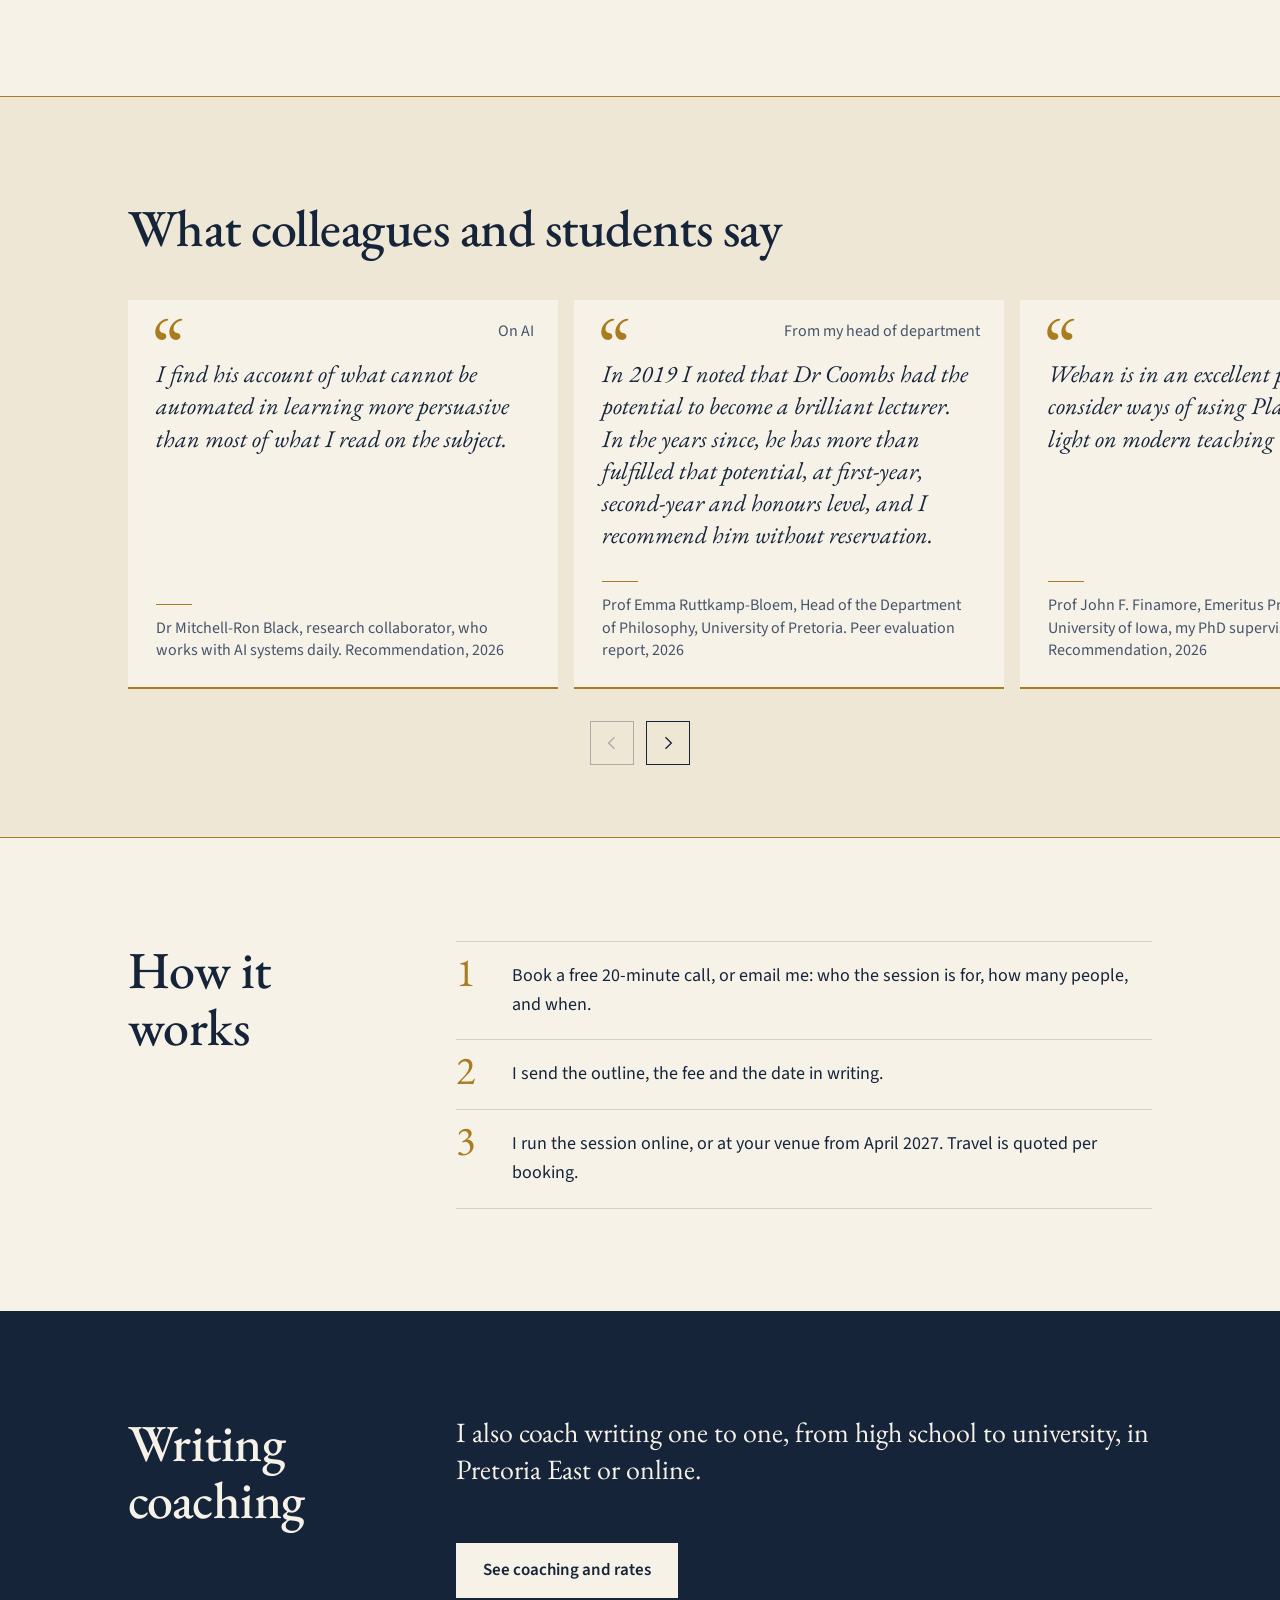
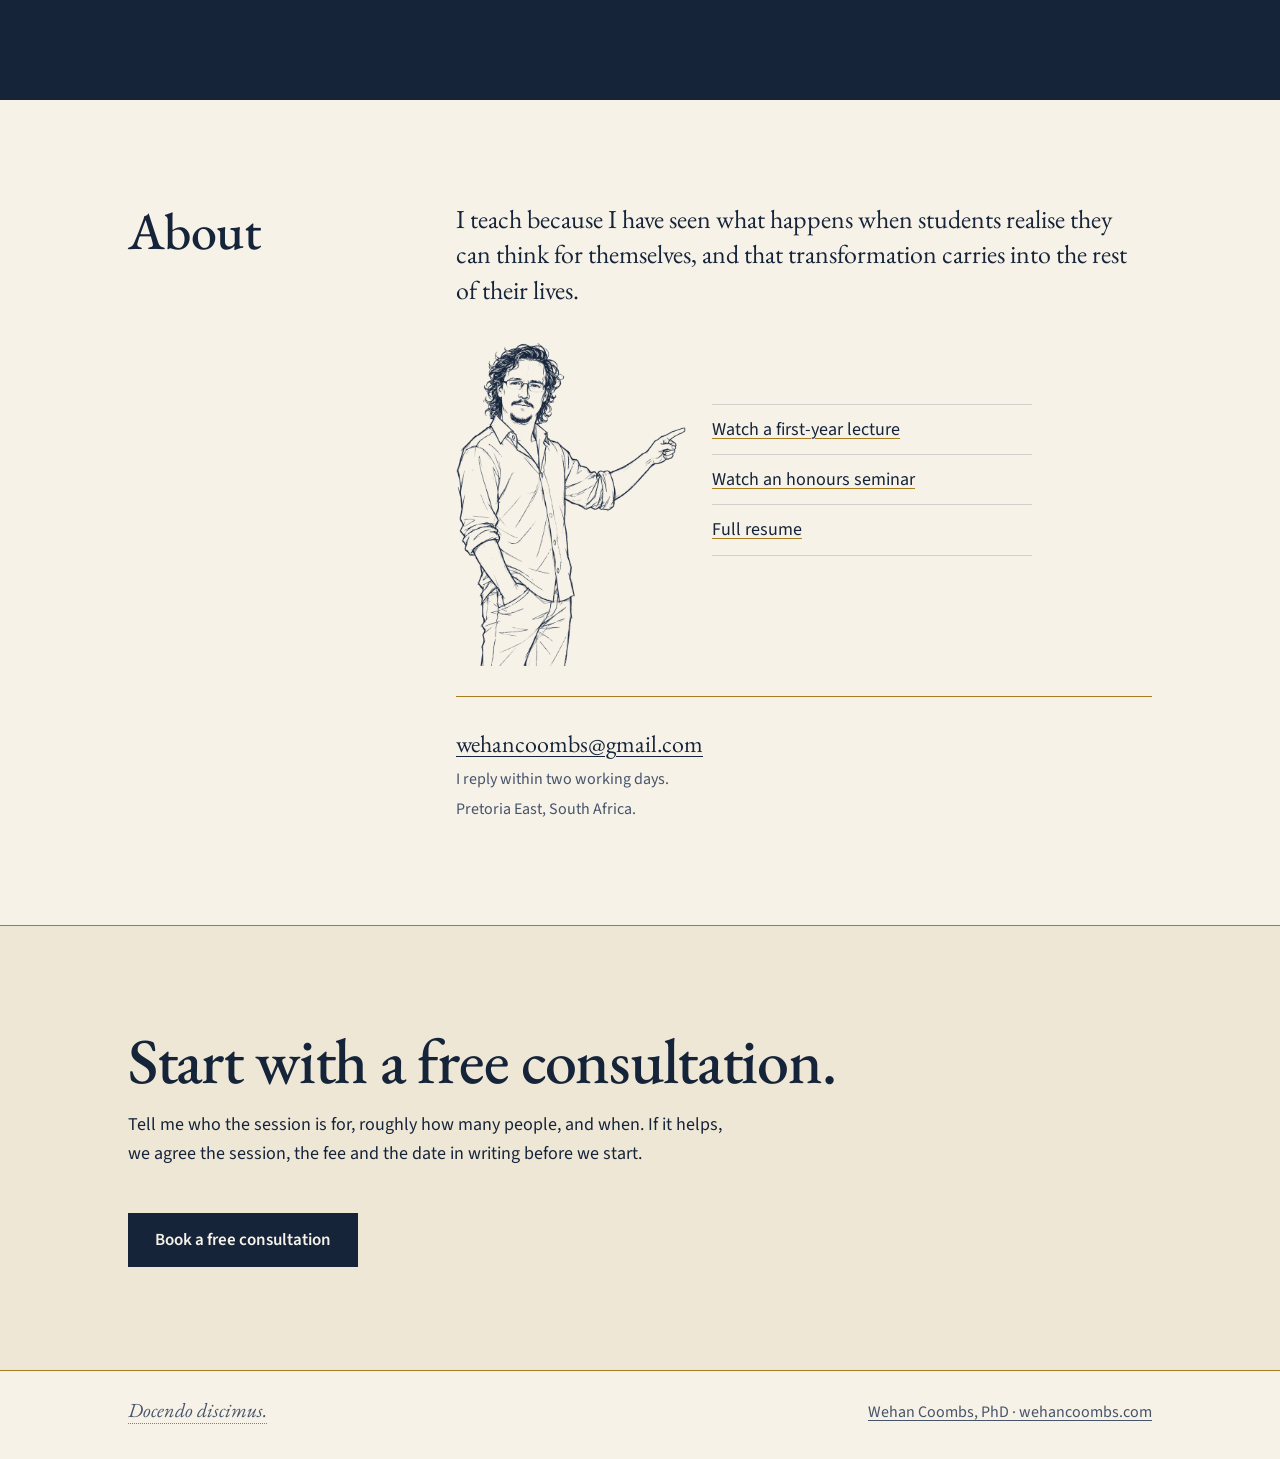
==== commit ca18b3fa: "Test copy only: prices restored except the top line Co-Authored-By: Claude Fable 5.2 <noreply@anthro" ====
--- a/talks/index.html
+++ b/talks/index.html
@@ -31,7 +31,7 @@
 <link rel="preconnect" href="https://fonts.googleapis.com">
 <link rel="preconnect" href="https://fonts.gstatic.com" crossorigin>
 <link href="https://fonts.googleapis.com/css2?family=EB+Garamond:ital,wght@0,400;0,500;1,400&family=Source+Sans+3:wght@400;600&display=swap" rel="stylesheet">
-<link rel="stylesheet" href="../site.css?v=21">
+<link rel="stylesheet" href="../site.css?v=22">
 </head>
 <body>
 <a class="skip" href="#sessions">Skip to the sessions</a>
@@ -111,16 +111,19 @@
             <span class="ico" aria-hidden="true"><svg viewBox="0 0 24 24"><rect x="7" y="7" width="10" height="10" rx="1.2"/><path d="M10 3.5V7M14 3.5V7M10 17v3.5M14 17v3.5M3.5 10H7M3.5 14H7M17 10h3.5M17 14h3.5"/></svg></span>
             <h3>Keeping real thinking at the centre</h3>
             <p>Teaching and assessment in the age of AI.</p>
+            <span class="fee">Talk from R3,500<br>Half-day workshop from R6,500</span>
           </li>
           <li>
             <span class="ico" aria-hidden="true"><svg viewBox="0 0 24 24"><circle cx="12" cy="12" r="8.4"/><path d="M3.6 12h16.8M12 3.6c2.6 2.4 3.8 5.2 3.8 8.4s-1.2 6-3.8 8.4c-2.6-2.4-3.8-5.2-3.8-8.4S9.4 6 12 3.6z"/></svg></span>
             <h3>Whose knowledge?</h3>
             <p>Designing a curriculum that is both local and global.</p>
+            <span class="fee">Talk from R3,500<br>Half-day workshop from R6,500</span>
           </li>
           <li>
             <span class="ico" aria-hidden="true"><svg viewBox="0 0 24 24"><path d="M12 3.2c.5 3.9 1.9 5.3 5.8 5.8-3.9.5-5.3 1.9-5.8 5.8-.5-3.9-1.9-5.3-5.8-5.8 3.9-.5 5.3-1.9 5.8-5.8z"/><path d="M18.2 15.2c.2 1.7.9 2.4 2.6 2.6-1.7.2-2.4.9-2.6 2.6-.2-1.7-.9-2.4-2.6-2.6 1.7-.2 2.4-.9 2.6-2.6z"/></svg></span>
             <h3>Teach by Learning</h3>
             <p>A talk for student teachers and lecturers on how teaching is done: get curious yourself, turn that curiosity toward your learners, then run the lesson in three steps.</p>
+            <span class="fee">On request</span>
           </li>
         </ul>
       </div>
@@ -161,7 +164,7 @@
       <h2>Writing coaching</h2>
       <div>
         <p>I also coach writing one to one, from high school to university, in Pretoria East or online.</p>
-        <a class="btn" href="../" data-track="see-coaching">See how the coaching works</a>
+        <a class="btn" href="../" data-track="see-coaching">See coaching and rates</a>
       </div>
     </div>
   </section>
--- a/site.css
+++ b/site.css
@@ -208,7 +208,7 @@
 @media (min-width: 800px) {
   .top nav { display: block; }
   .top .wrap { min-height: 76px; }
-  .rows li { grid-template-columns: 56px 1fr; column-gap: 22px; row-gap: 8px; padding: 26px 0; }
+  .rows li { grid-template-columns: 56px 1fr auto; column-gap: 22px; row-gap: 8px; padding: 26px 0; }
   .rows li > .ico { width: 56px; height: 56px; }
   .rows li > .ico svg { width: 30px; height: 30px; }
   .rows h3 { padding-top: 10px; }
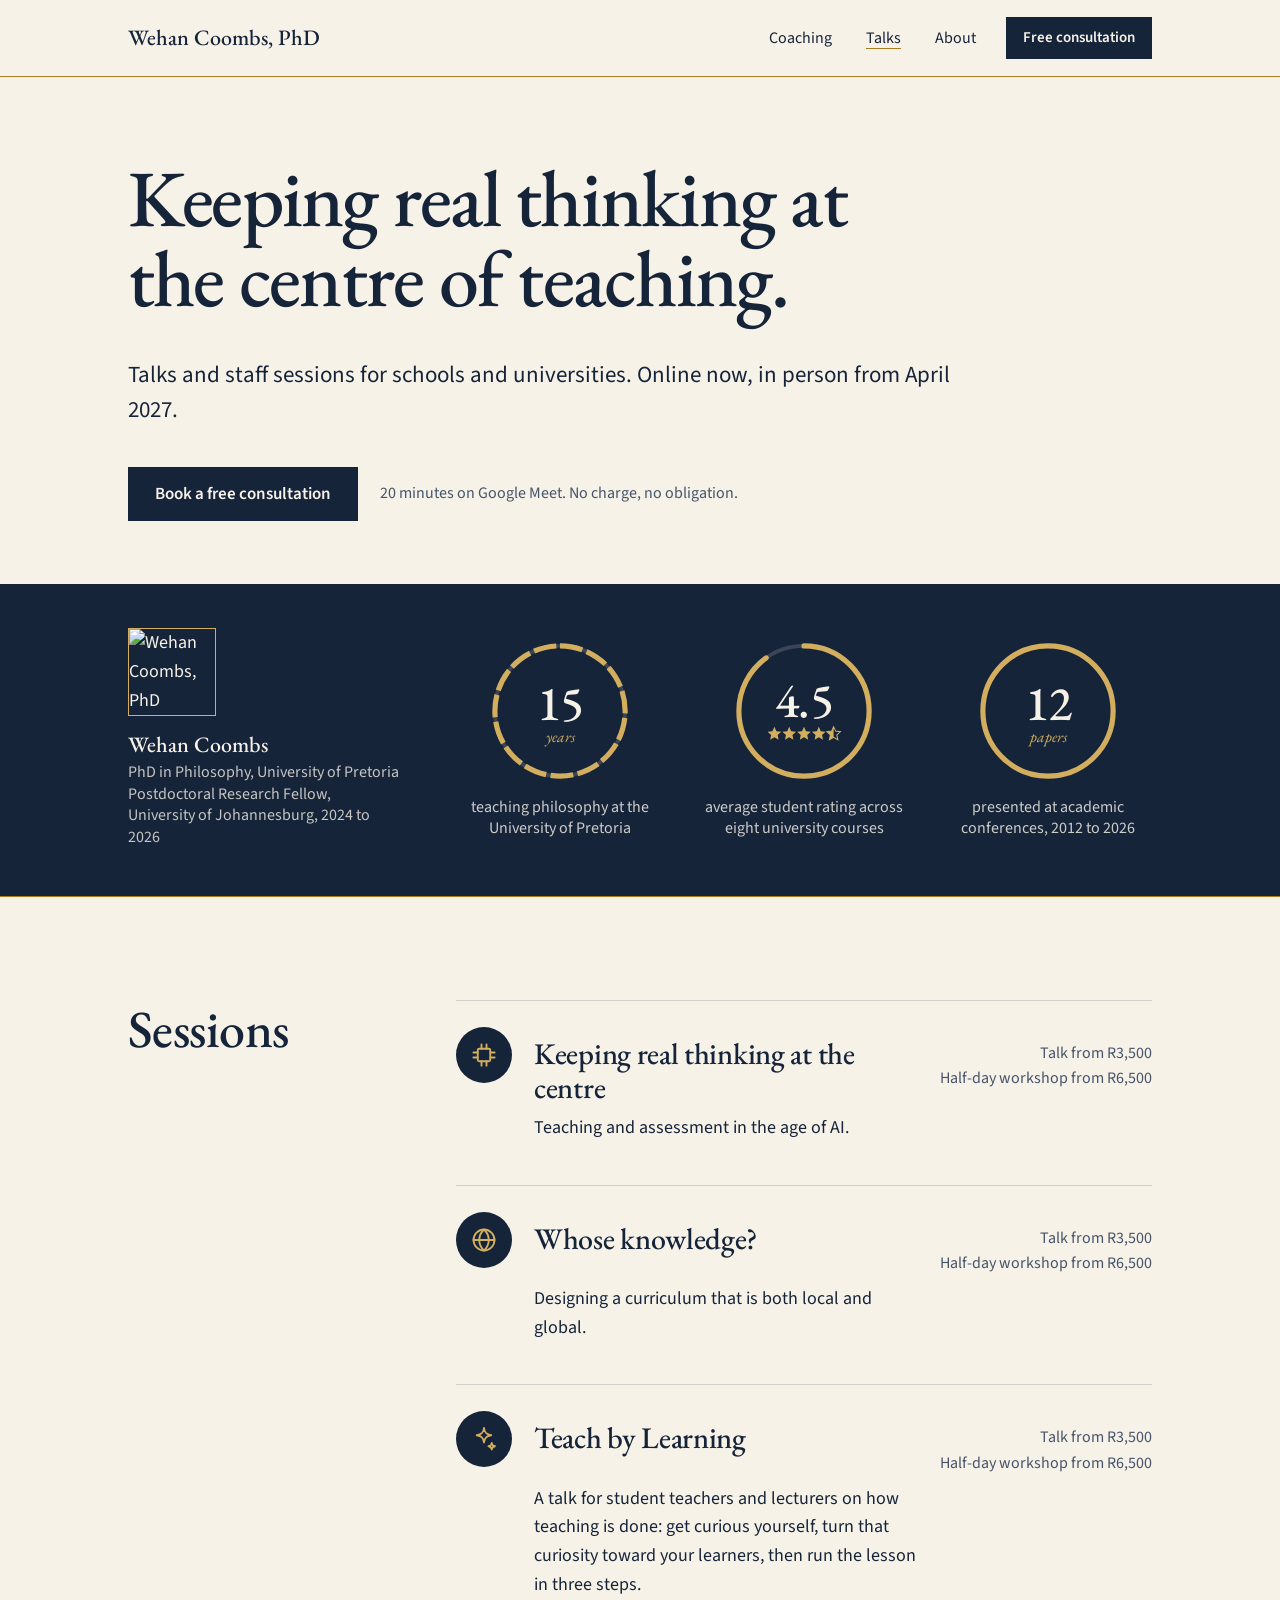
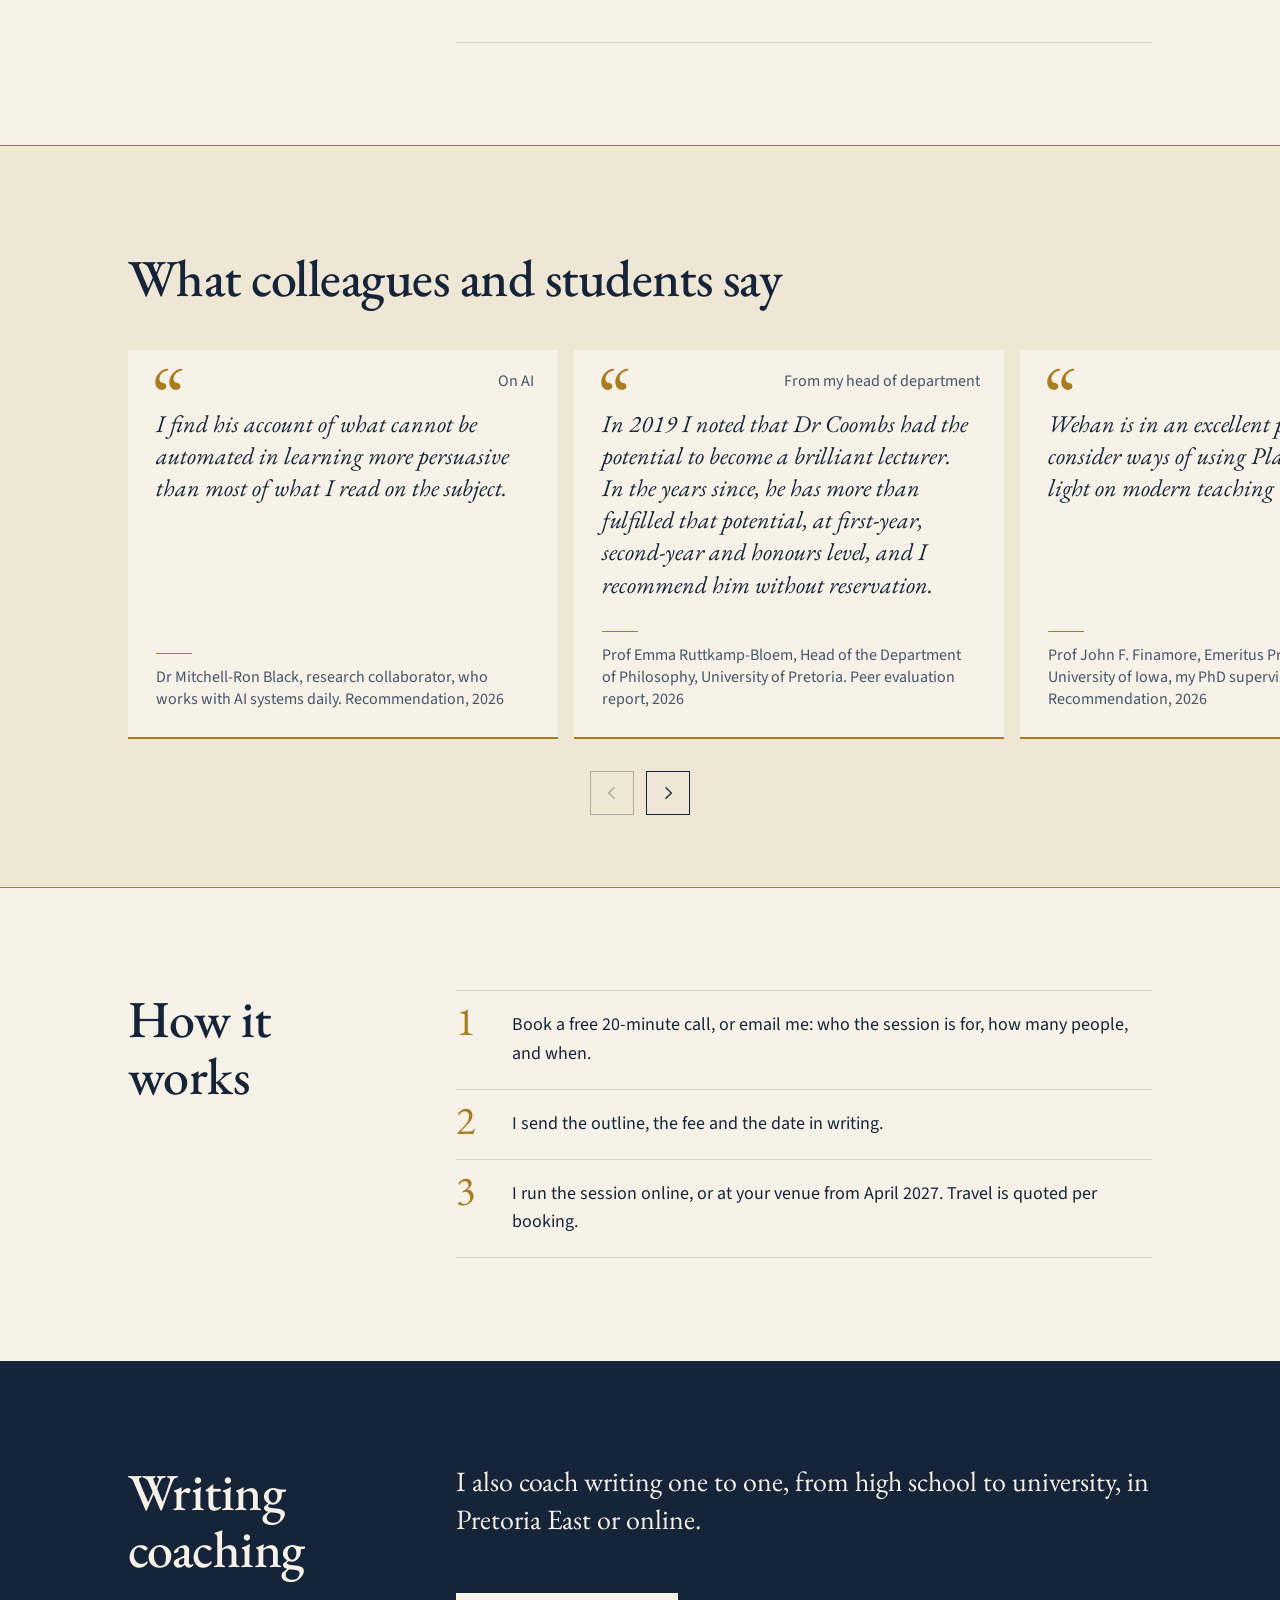
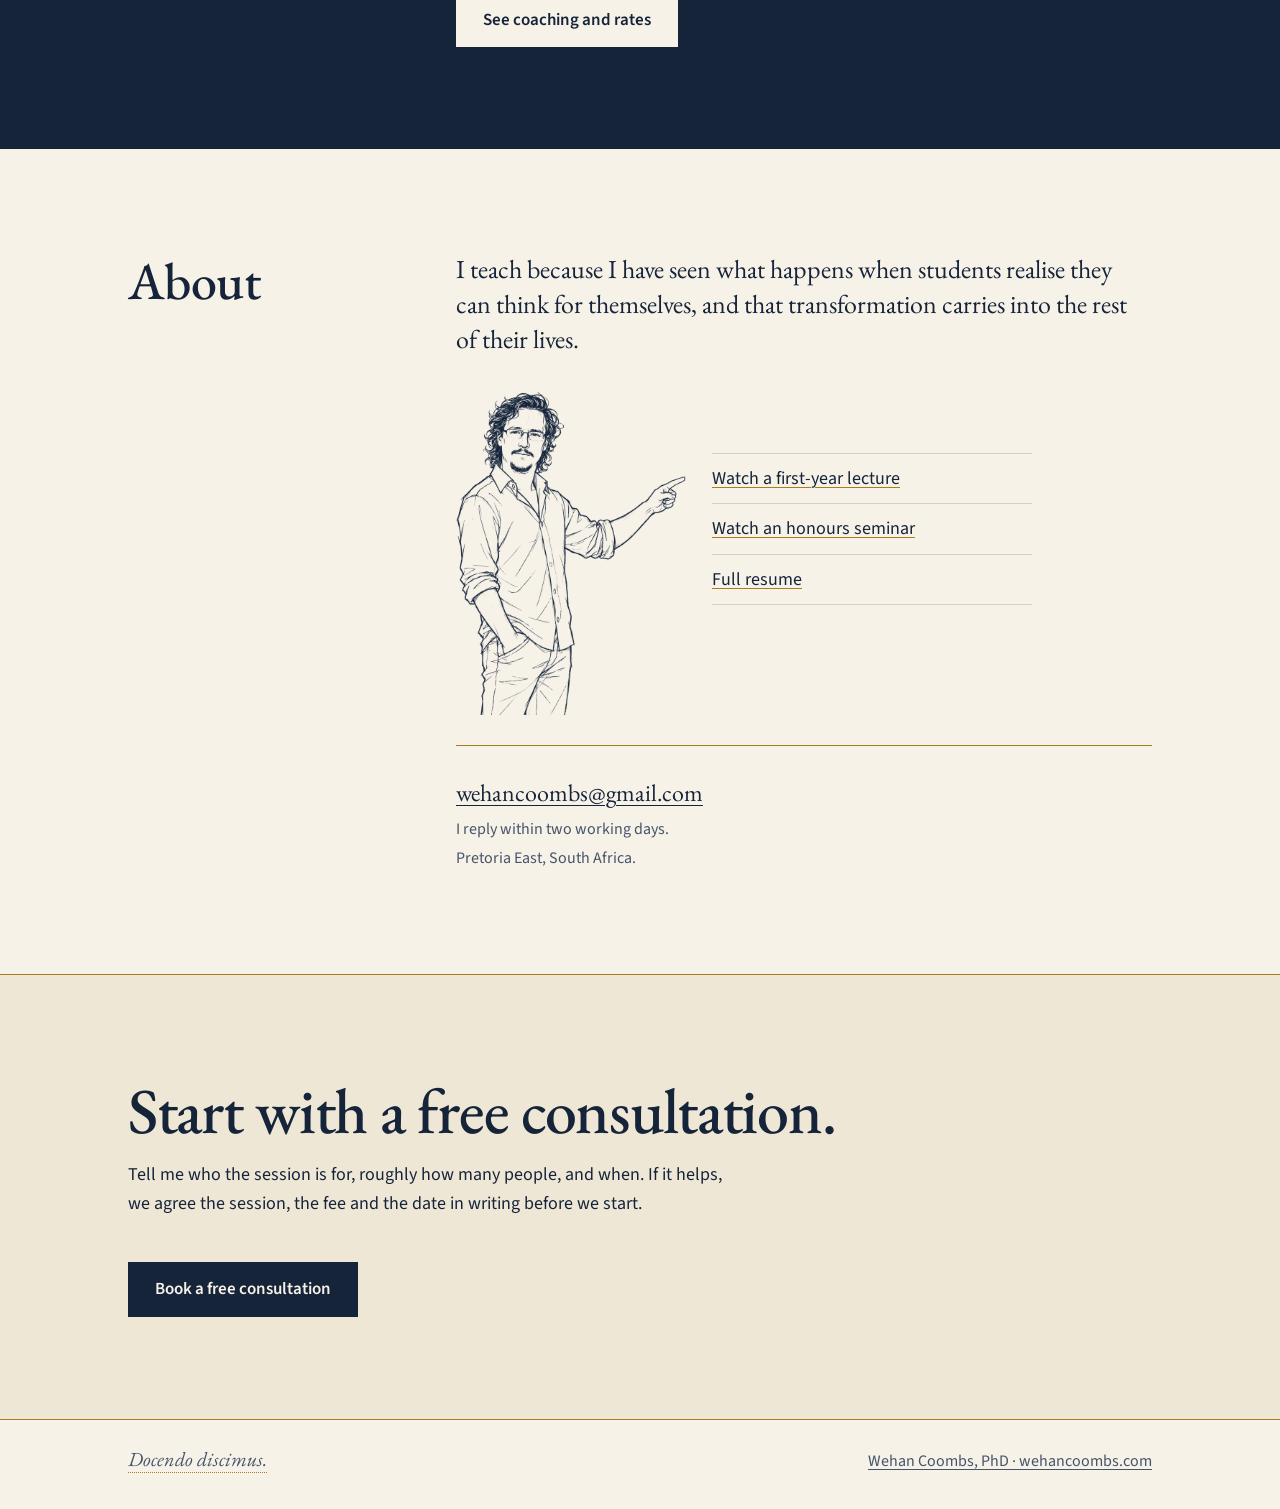
==== commit ecd5396c: "Test copy only: Teach by Learning fees Co-Authored-By: Claude Fable 5.2 <noreply@anthropic.com> Clau" ====
--- a/talks/index.html
+++ b/talks/index.html
@@ -123,7 +123,7 @@
             <span class="ico" aria-hidden="true"><svg viewBox="0 0 24 24"><path d="M12 3.2c.5 3.9 1.9 5.3 5.8 5.8-3.9.5-5.3 1.9-5.8 5.8-.5-3.9-1.9-5.3-5.8-5.8 3.9-.5 5.3-1.9 5.8-5.8z"/><path d="M18.2 15.2c.2 1.7.9 2.4 2.6 2.6-1.7.2-2.4.9-2.6 2.6-.2-1.7-.9-2.4-2.6-2.6 1.7-.2 2.4-.9 2.6-2.6z"/></svg></span>
             <h3>Teach by Learning</h3>
             <p>A talk for student teachers and lecturers on how teaching is done: get curious yourself, turn that curiosity toward your learners, then run the lesson in three steps.</p>
-            <span class="fee">On request</span>
+            <span class="fee">Talk from R3,500<br>Half-day workshop from R6,500</span>
           </li>
         </ul>
       </div>
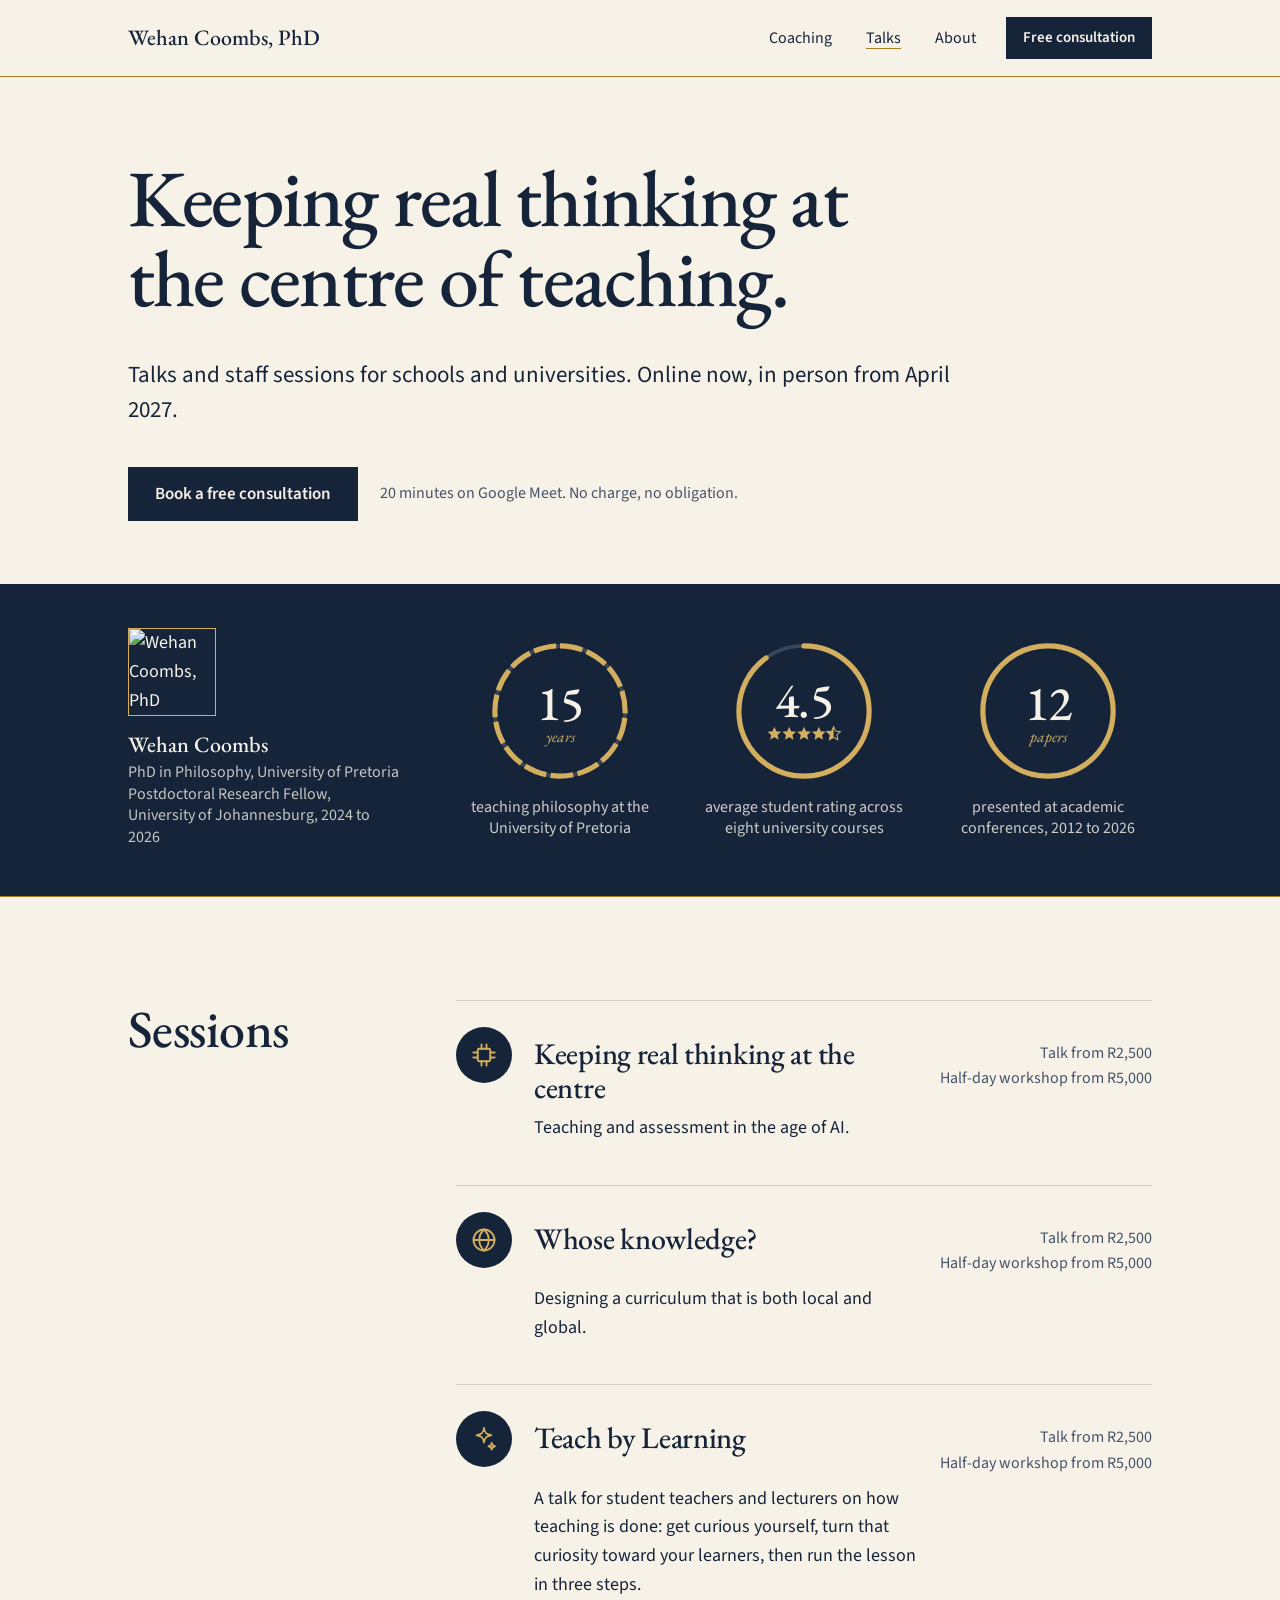
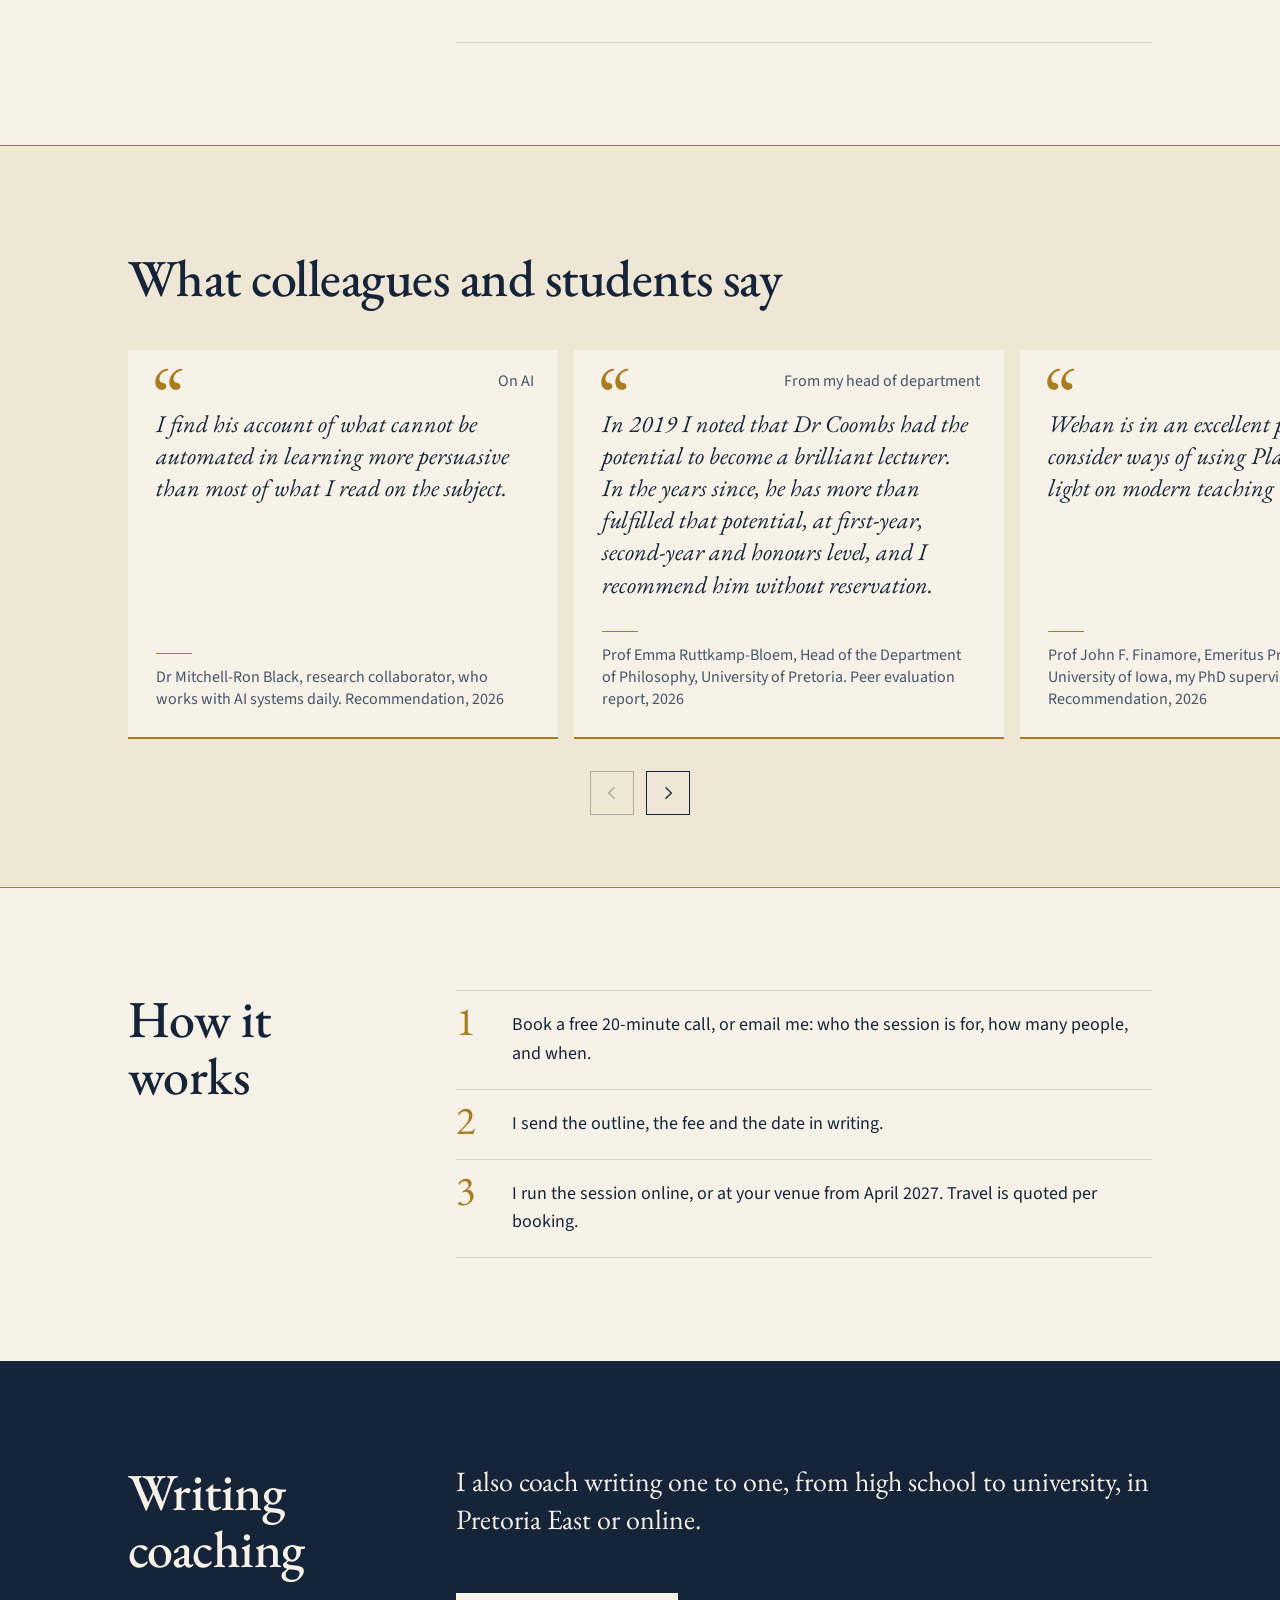
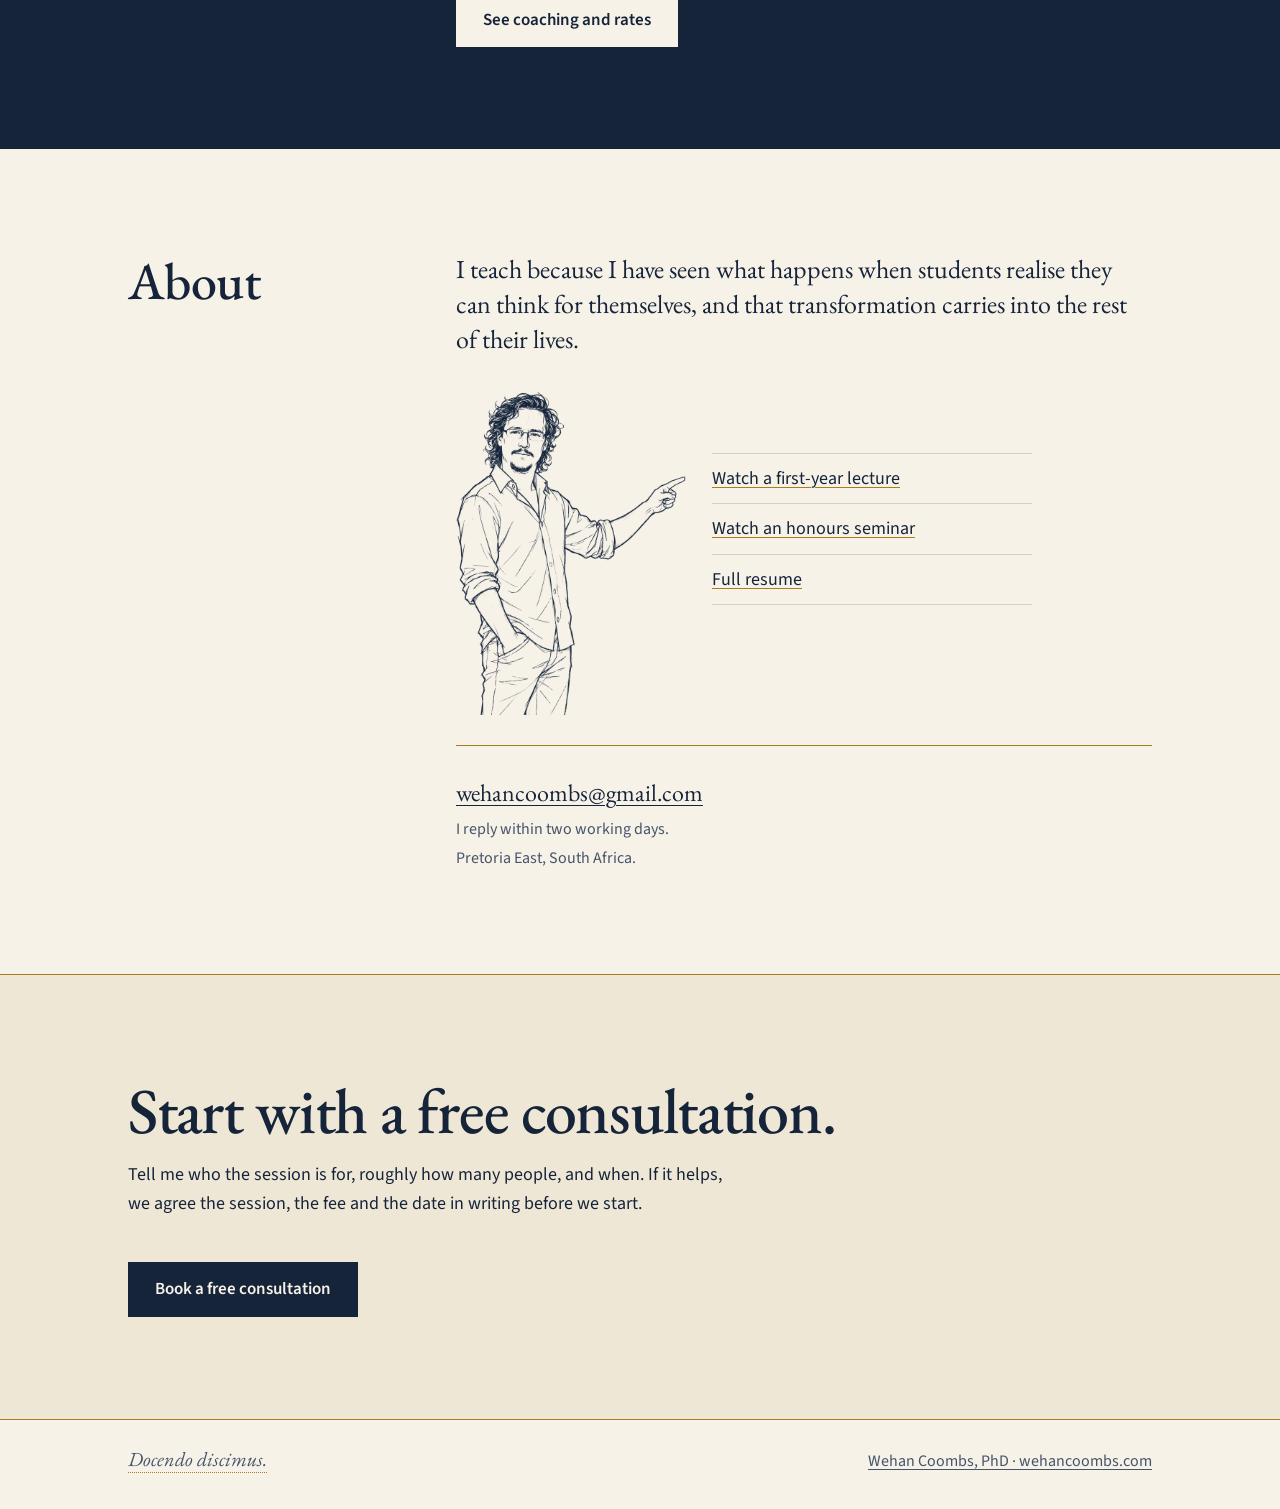
==== commit ffbef254: "Test copy only: talks fees match the flyers Co-Authored-By: Claude Fable 5.2 <noreply@anthropic.com>" ====
--- a/talks/index.html
+++ b/talks/index.html
@@ -111,19 +111,19 @@
             <span class="ico" aria-hidden="true"><svg viewBox="0 0 24 24"><rect x="7" y="7" width="10" height="10" rx="1.2"/><path d="M10 3.5V7M14 3.5V7M10 17v3.5M14 17v3.5M3.5 10H7M3.5 14H7M17 10h3.5M17 14h3.5"/></svg></span>
             <h3>Keeping real thinking at the centre</h3>
             <p>Teaching and assessment in the age of AI.</p>
-            <span class="fee">Talk from R3,500<br>Half-day workshop from R6,500</span>
+            <span class="fee">Talk from R2,500<br>Half-day workshop from R5,000</span>
           </li>
           <li>
             <span class="ico" aria-hidden="true"><svg viewBox="0 0 24 24"><circle cx="12" cy="12" r="8.4"/><path d="M3.6 12h16.8M12 3.6c2.6 2.4 3.8 5.2 3.8 8.4s-1.2 6-3.8 8.4c-2.6-2.4-3.8-5.2-3.8-8.4S9.4 6 12 3.6z"/></svg></span>
             <h3>Whose knowledge?</h3>
             <p>Designing a curriculum that is both local and global.</p>
-            <span class="fee">Talk from R3,500<br>Half-day workshop from R6,500</span>
+            <span class="fee">Talk from R2,500<br>Half-day workshop from R5,000</span>
           </li>
           <li>
             <span class="ico" aria-hidden="true"><svg viewBox="0 0 24 24"><path d="M12 3.2c.5 3.9 1.9 5.3 5.8 5.8-3.9.5-5.3 1.9-5.8 5.8-.5-3.9-1.9-5.3-5.8-5.8 3.9-.5 5.3-1.9 5.8-5.8z"/><path d="M18.2 15.2c.2 1.7.9 2.4 2.6 2.6-1.7.2-2.4.9-2.6 2.6-.2-1.7-.9-2.4-2.6-2.6 1.7-.2 2.4-.9 2.6-2.6z"/></svg></span>
             <h3>Teach by Learning</h3>
             <p>A talk for student teachers and lecturers on how teaching is done: get curious yourself, turn that curiosity toward your learners, then run the lesson in three steps.</p>
-            <span class="fee">Talk from R3,500<br>Half-day workshop from R6,500</span>
+            <span class="fee">Talk from R2,500<br>Half-day workshop from R5,000</span>
           </li>
         </ul>
       </div>
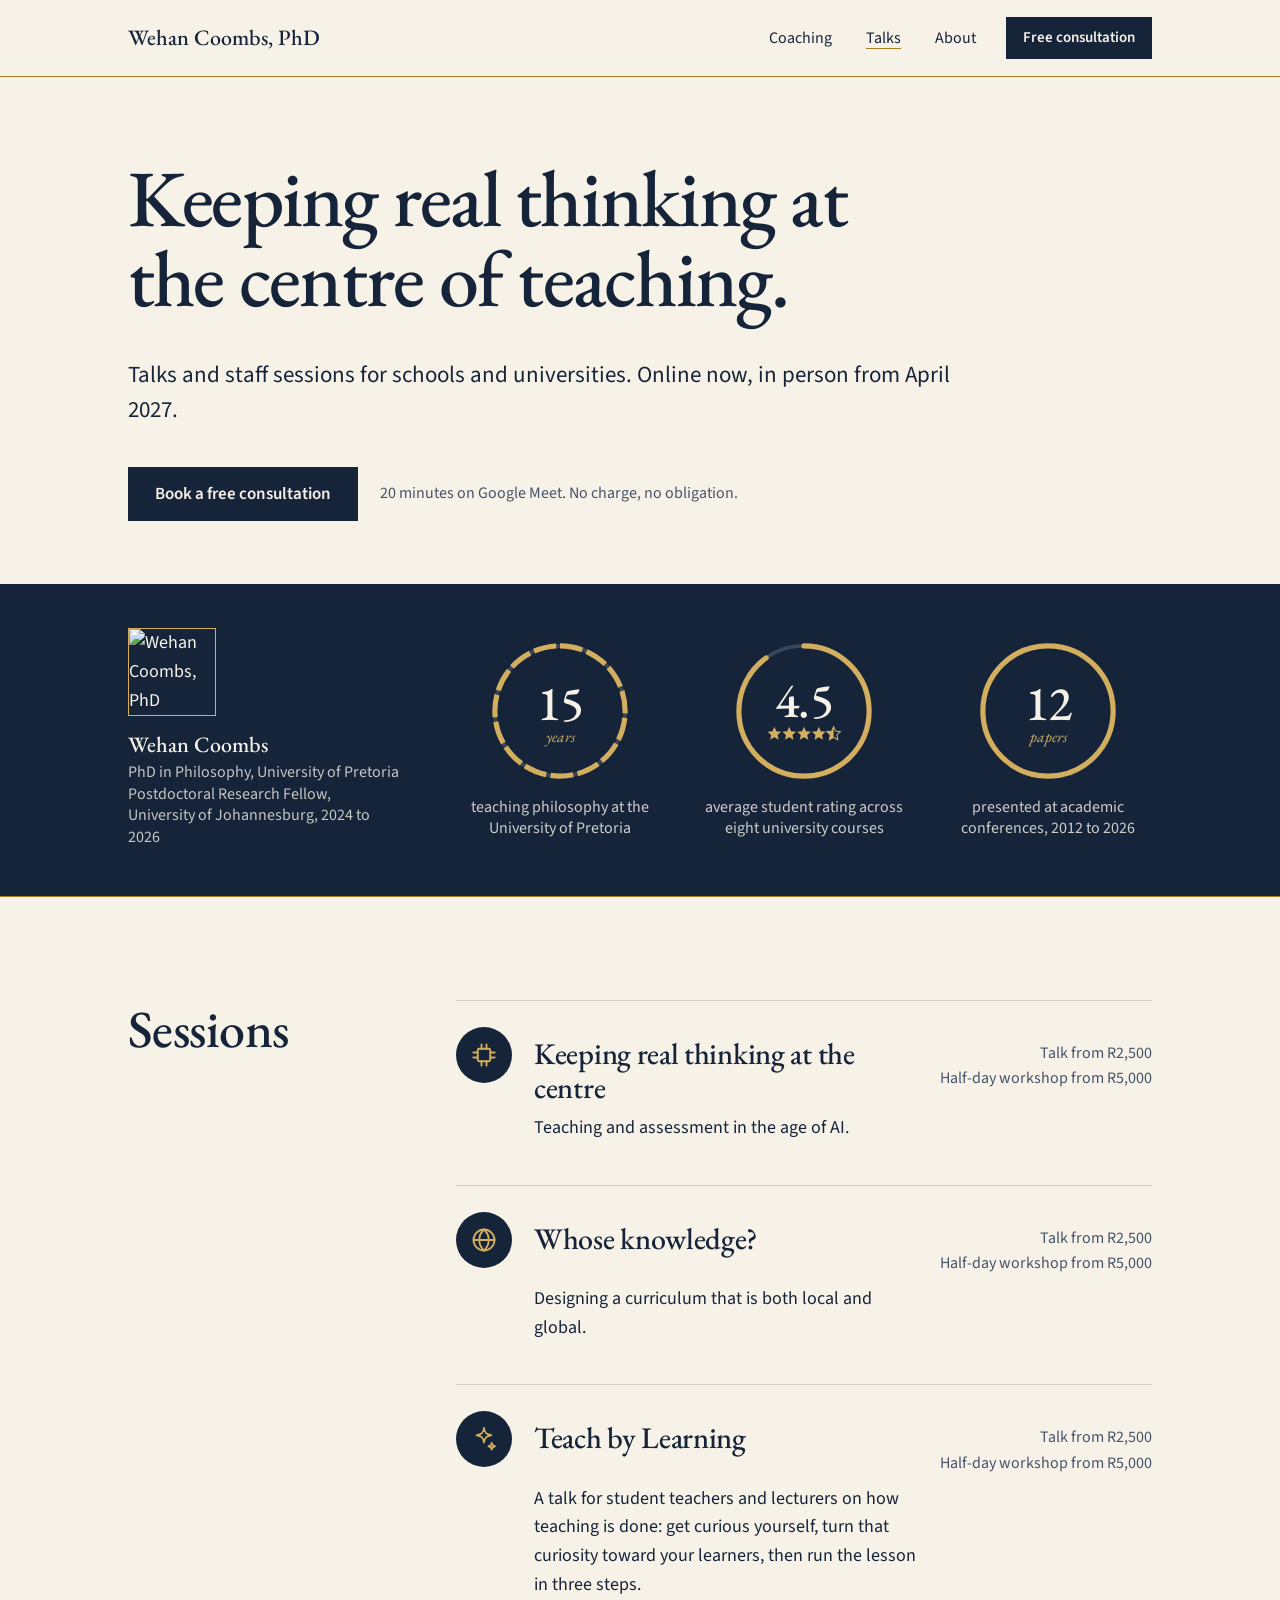
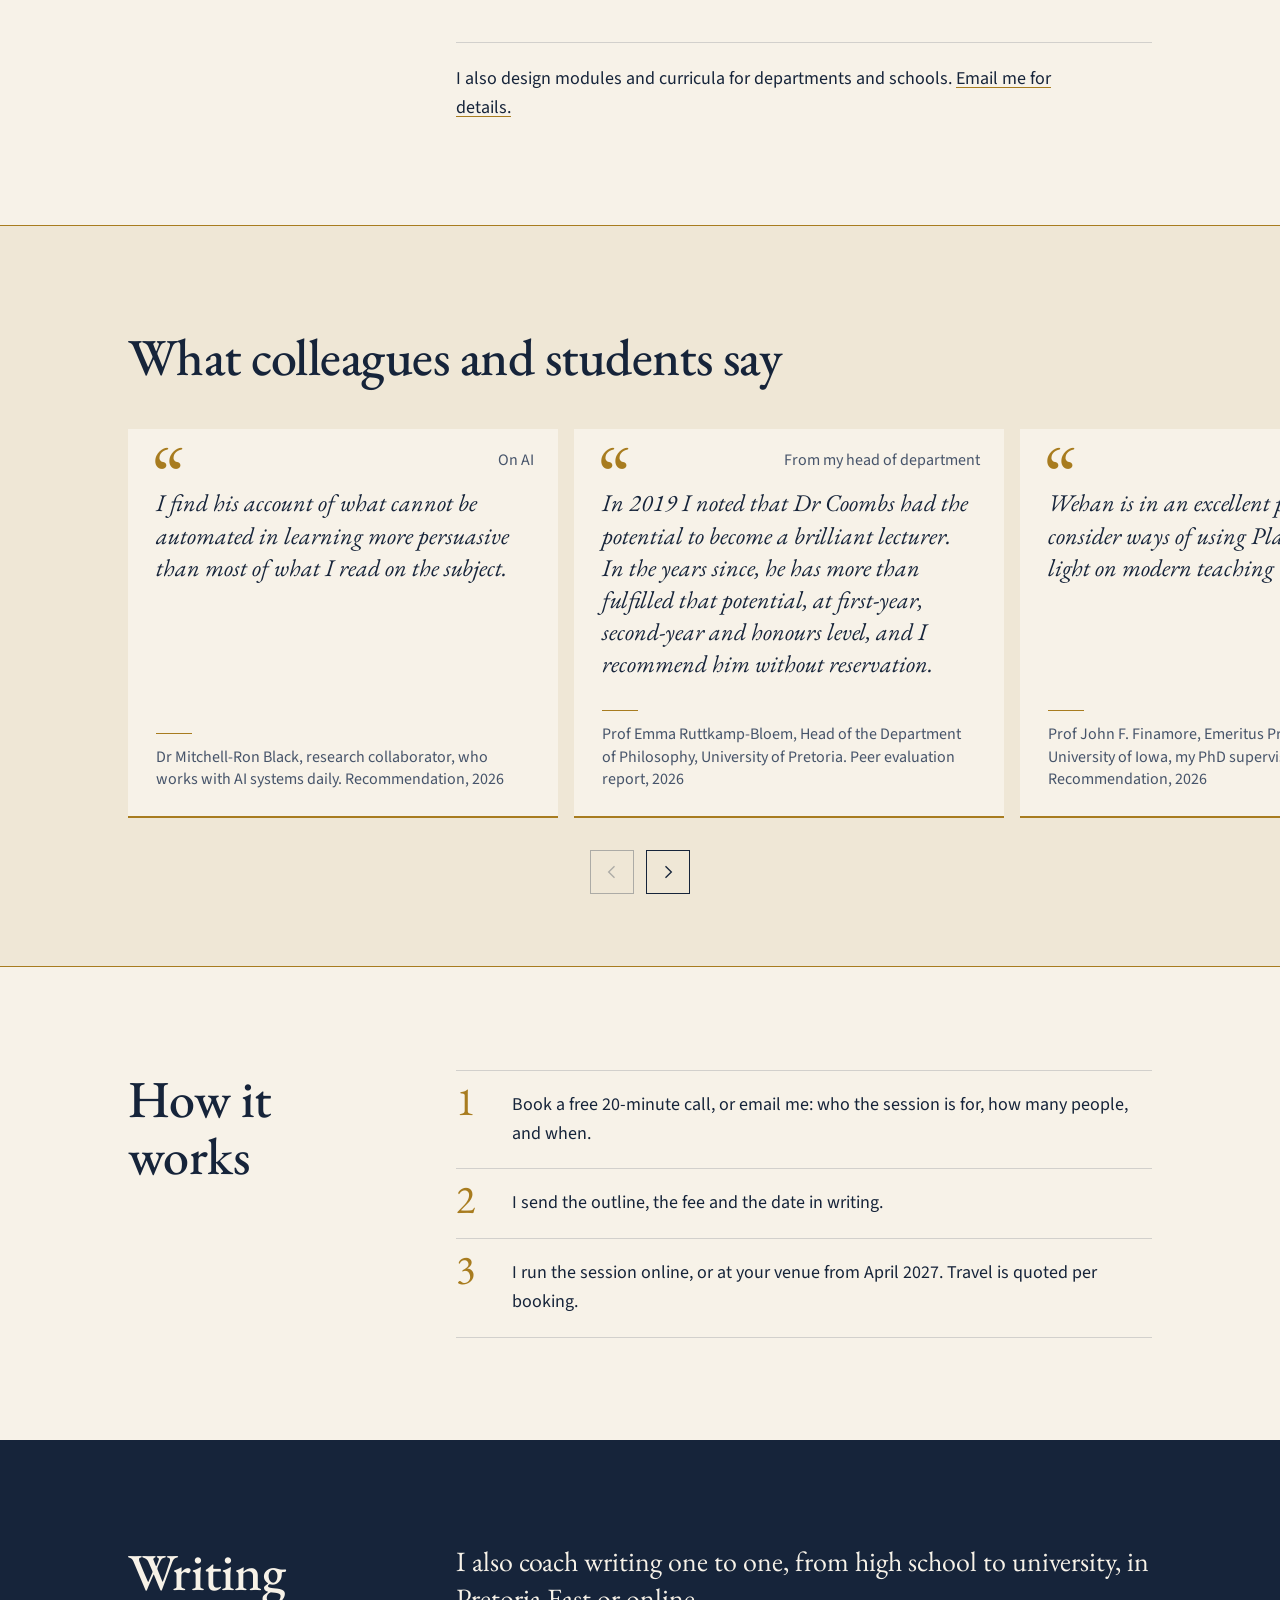
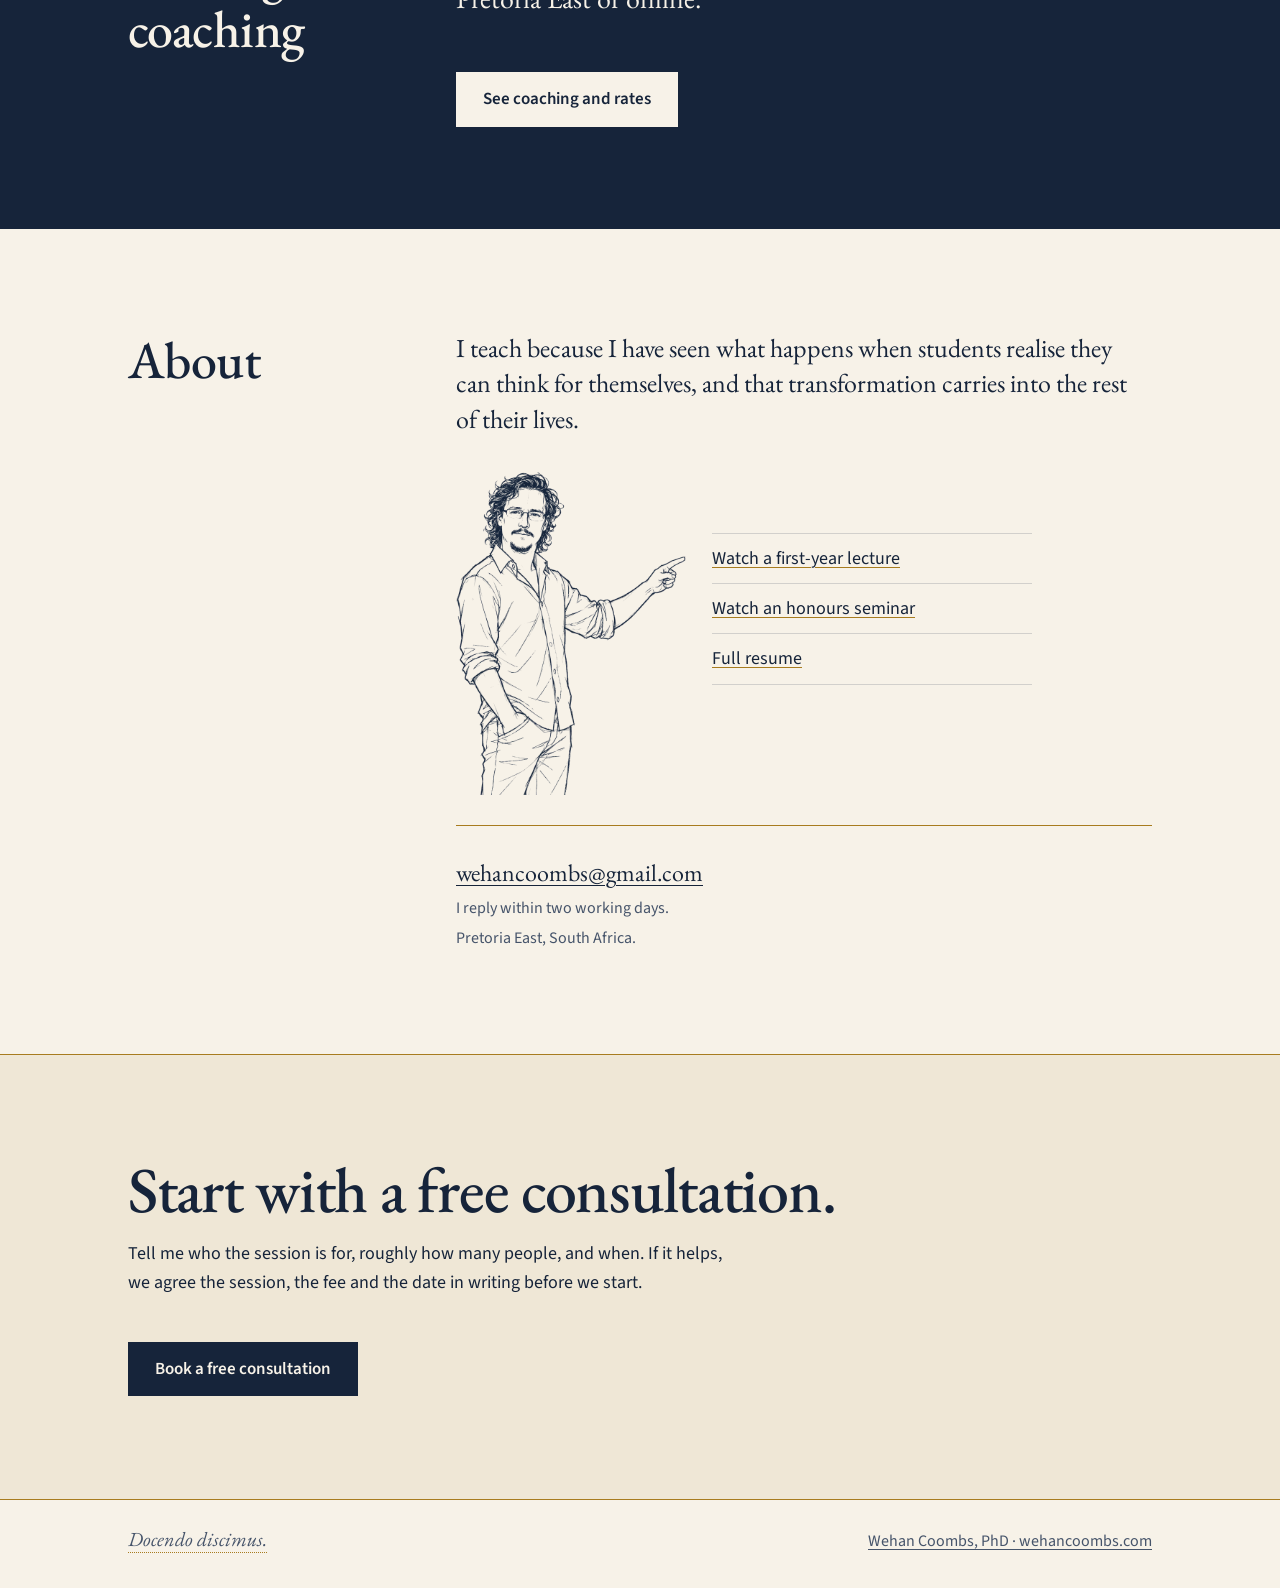
==== commit 3ed101c6: "Test copy only: Published build: curriculum design line on the talks page Co-Authored-By: Claude Fab" ====
--- a/talks/index.html
+++ b/talks/index.html
@@ -31,7 +31,7 @@
 <link rel="preconnect" href="https://fonts.googleapis.com">
 <link rel="preconnect" href="https://fonts.gstatic.com" crossorigin>
 <link href="https://fonts.googleapis.com/css2?family=EB+Garamond:ital,wght@0,400;0,500;1,400&family=Source+Sans+3:wght@400;600&display=swap" rel="stylesheet">
-<link rel="stylesheet" href="../site.css?v=22">
+<link rel="stylesheet" href="../site.css?v=24">
 </head>
 <body>
 <a class="skip" href="#sessions">Skip to the sessions</a>
@@ -126,6 +126,7 @@
             <span class="fee">Talk from R2,500<br>Half-day workshop from R5,000</span>
           </li>
         </ul>
+        <p class="after-rows">I also design modules and curricula for departments and schools. <a href="#contact">Email me for details.</a></p>
       </div>
     </div>
   </section>
--- a/site.css
+++ b/site.css
@@ -111,6 +111,11 @@
 .rows p { margin: 0; max-width: 34em; }
 .rows .aside { font-size: 1rem; color: var(--navy-2); margin-top: 6px; }
 .rows .price { font-family: var(--serif); font-size: 1.375rem; white-space: nowrap; }
+/* A second, quieter line under a price: it may wrap, the price itself may not */
+.rows .price .or { display: block; font-family: var(--sans); font-size: 1rem; line-height: 1.4; color: var(--navy-2); white-space: normal; margin-top: 2px; }
+/* One plain line under a list of rows */
+.after-rows { margin: 22px 0 0; max-width: 34em; }
+.after-rows a { color: inherit; text-decoration-color: var(--gold); text-underline-offset: 3px; }
 .on-navy .rows { border-color: rgba(247, 242, 232, .22); }
 .on-navy .rows li { border-color: rgba(247, 242, 232, .22); }
 
@@ -213,6 +218,9 @@
   .rows li > .ico svg { width: 30px; height: 30px; }
   .rows h3 { padding-top: 10px; }
   .rows li > .price, .rows li > .fee { grid-column: 3; grid-row: 1; text-align: right; padding-top: 14px; }
+  /* A price with a second line runs down beside the text, so it does not push the text away from its heading */
+  .rows li > .price { grid-row: 1 / span 3; }
+  .rows .price .or { max-width: 11em; margin-left: auto; }
 }
 @media (min-width: 980px) {
   .split { display: grid; grid-template-columns: 17rem 1fr; column-gap: 56px; }
